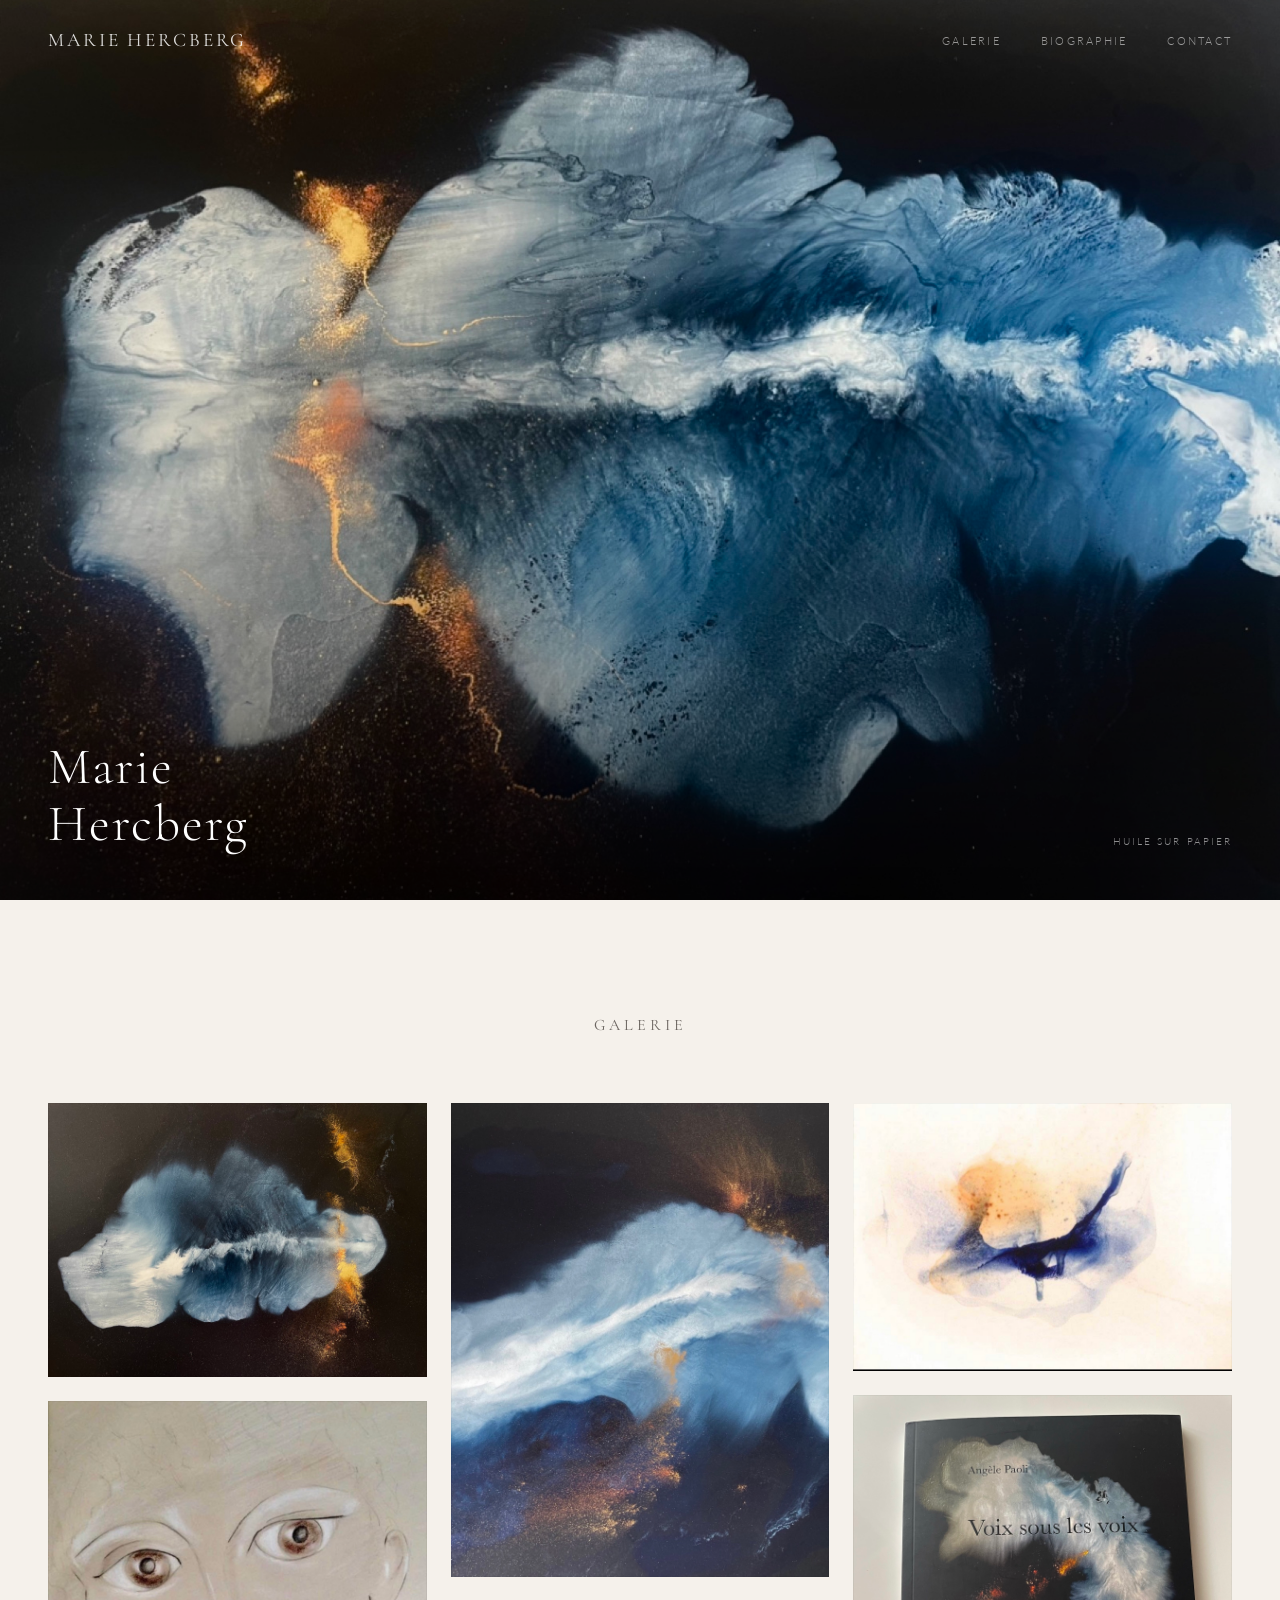
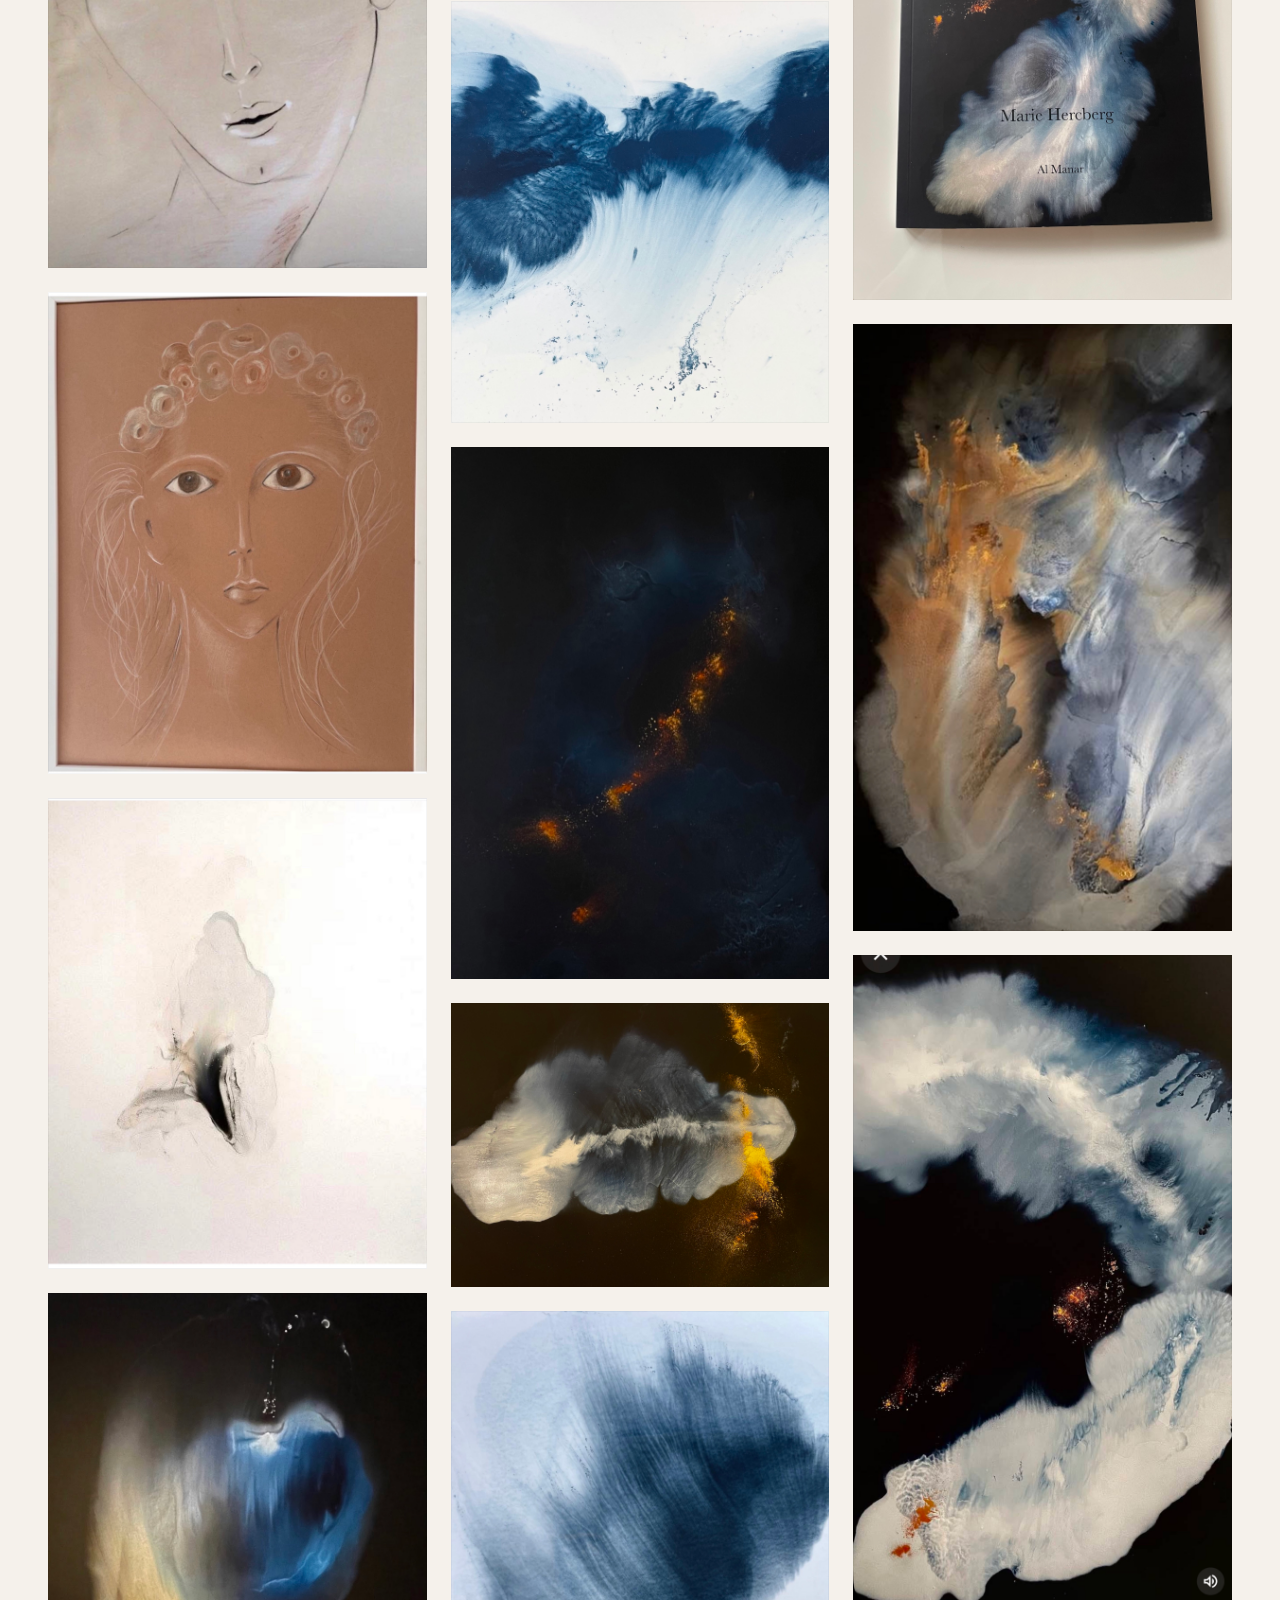
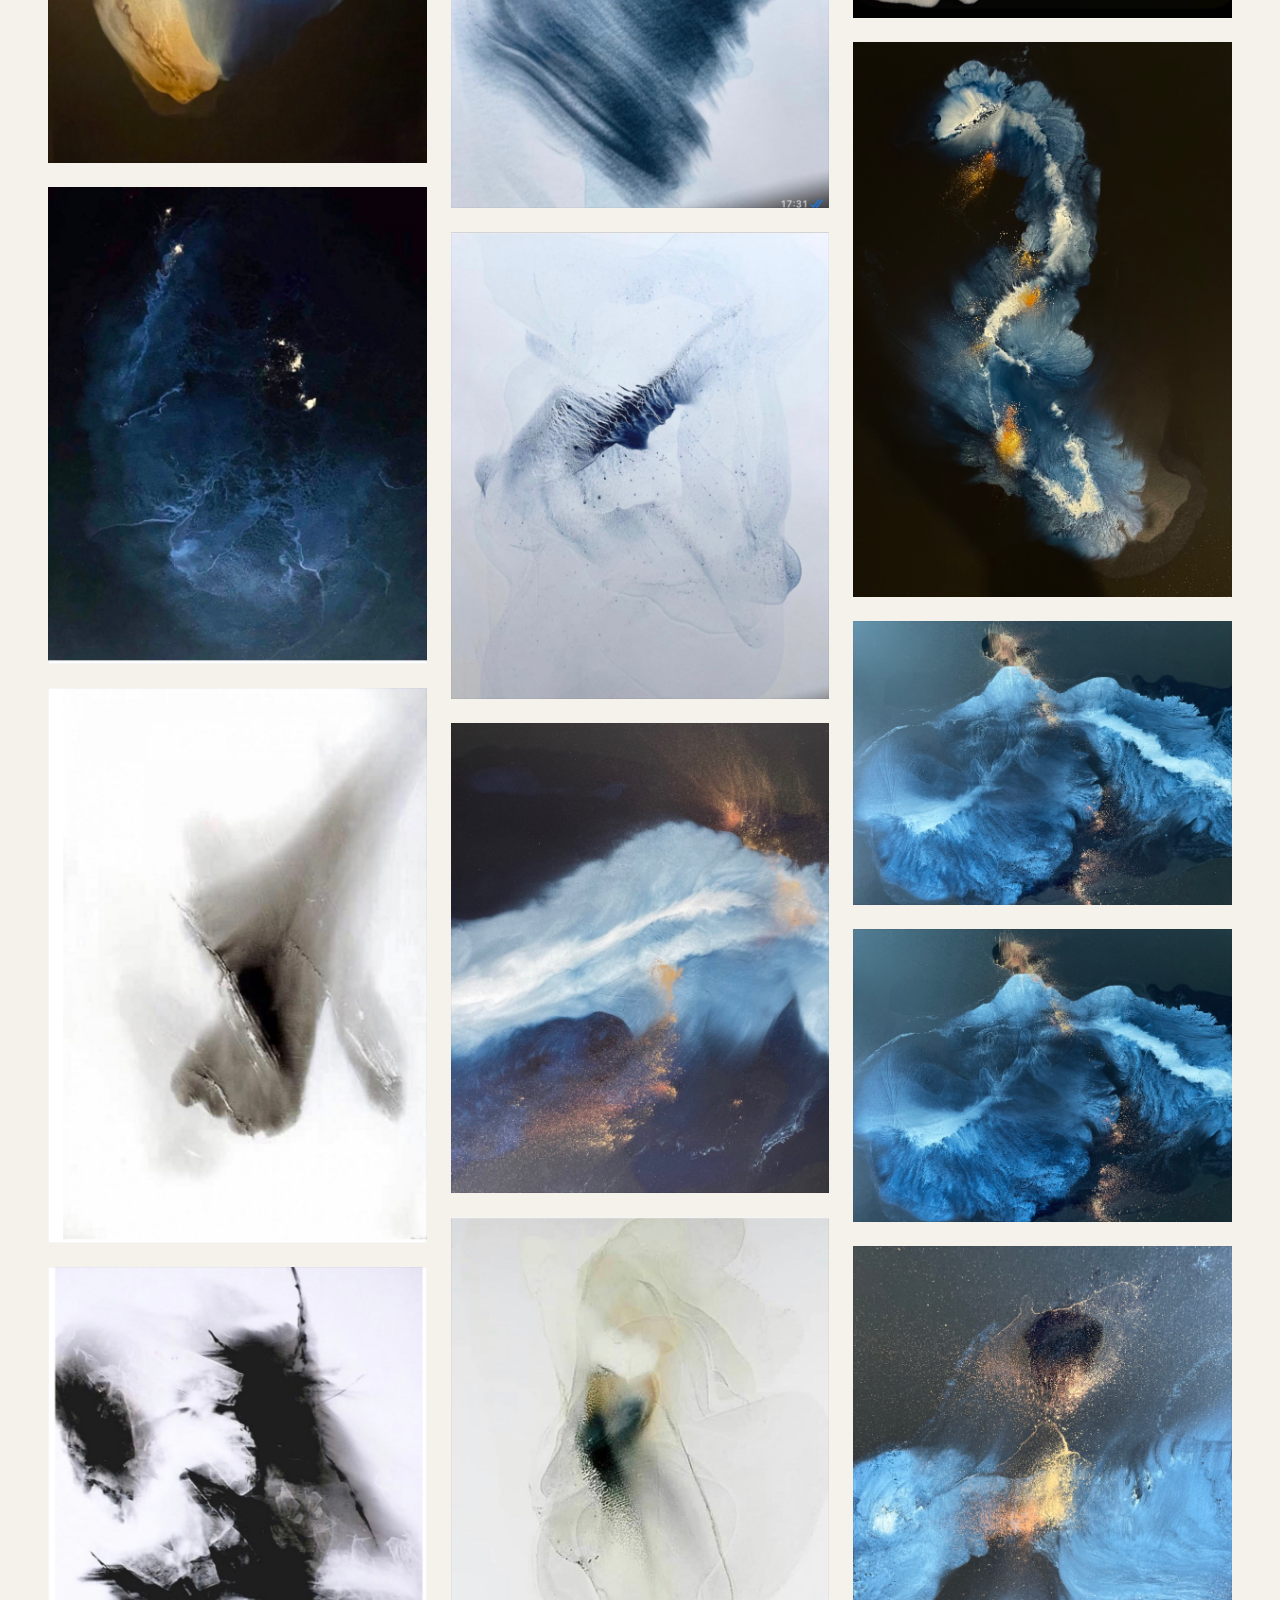
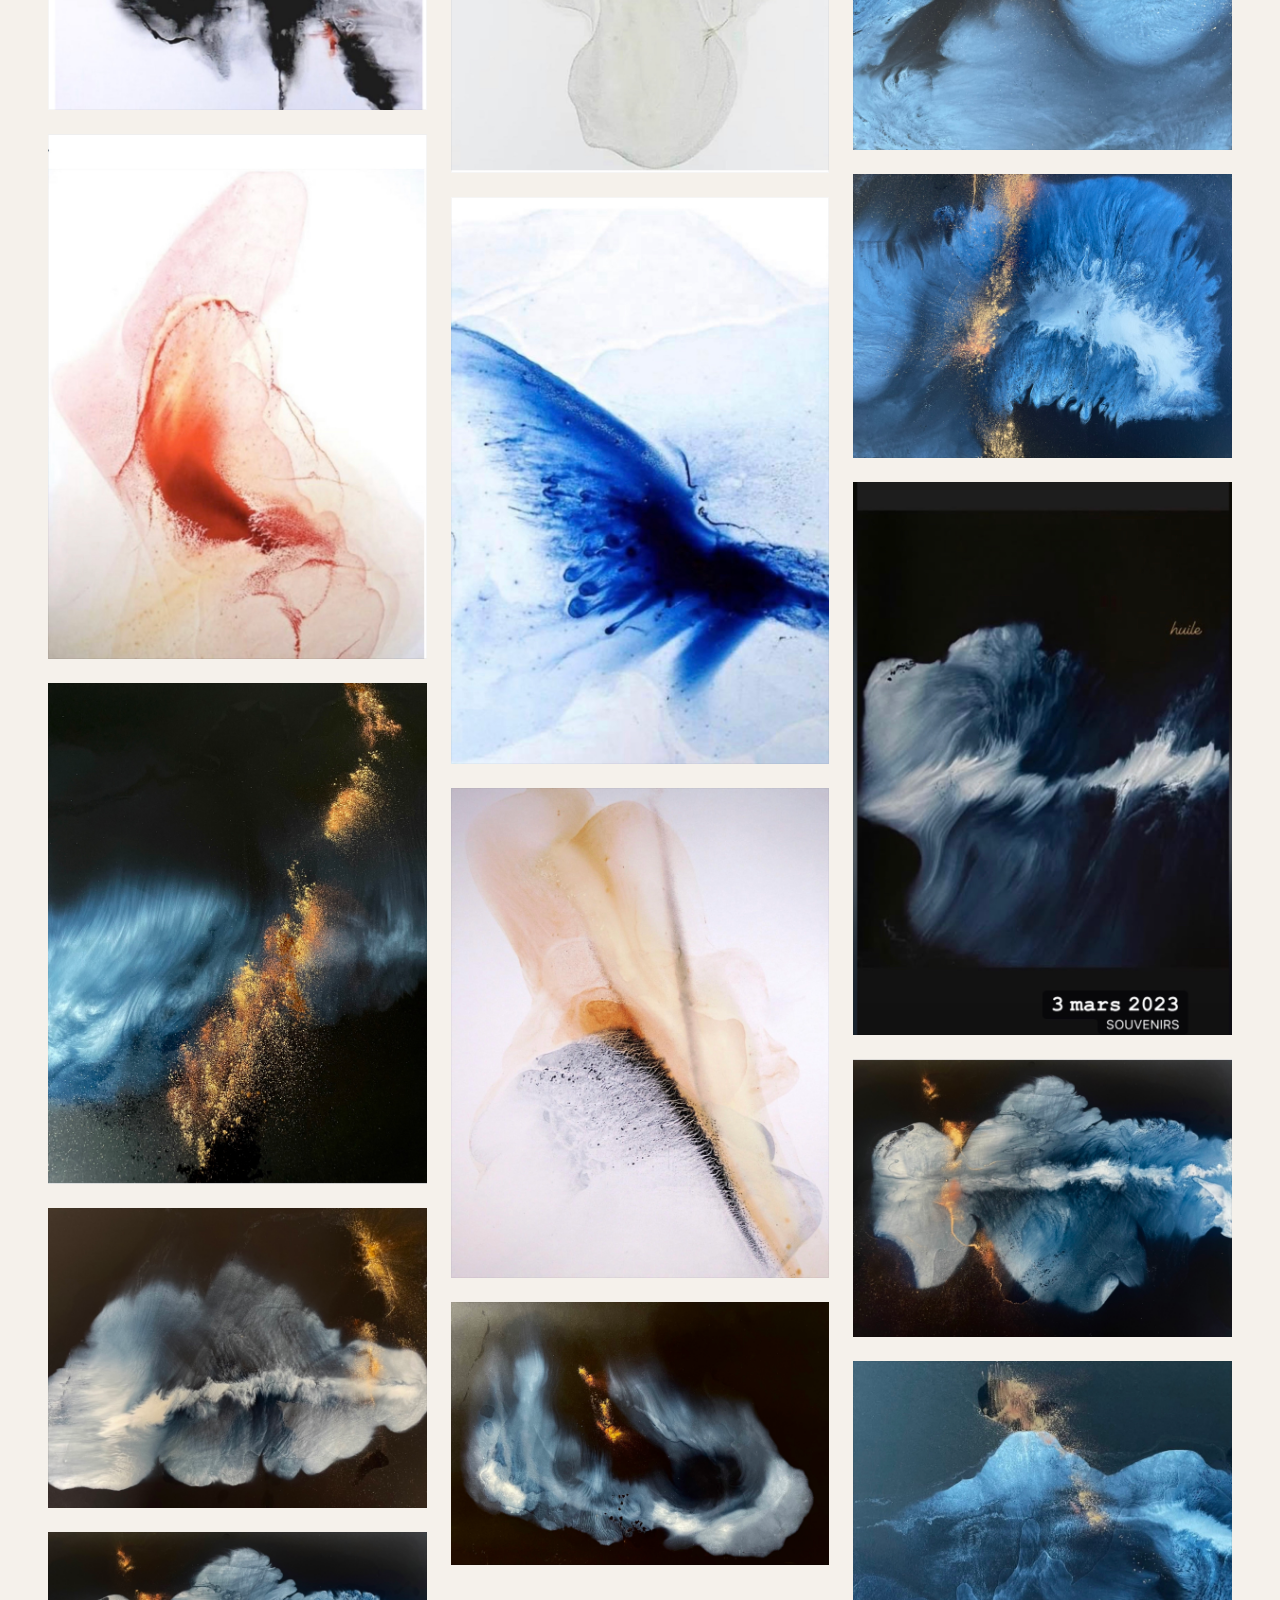
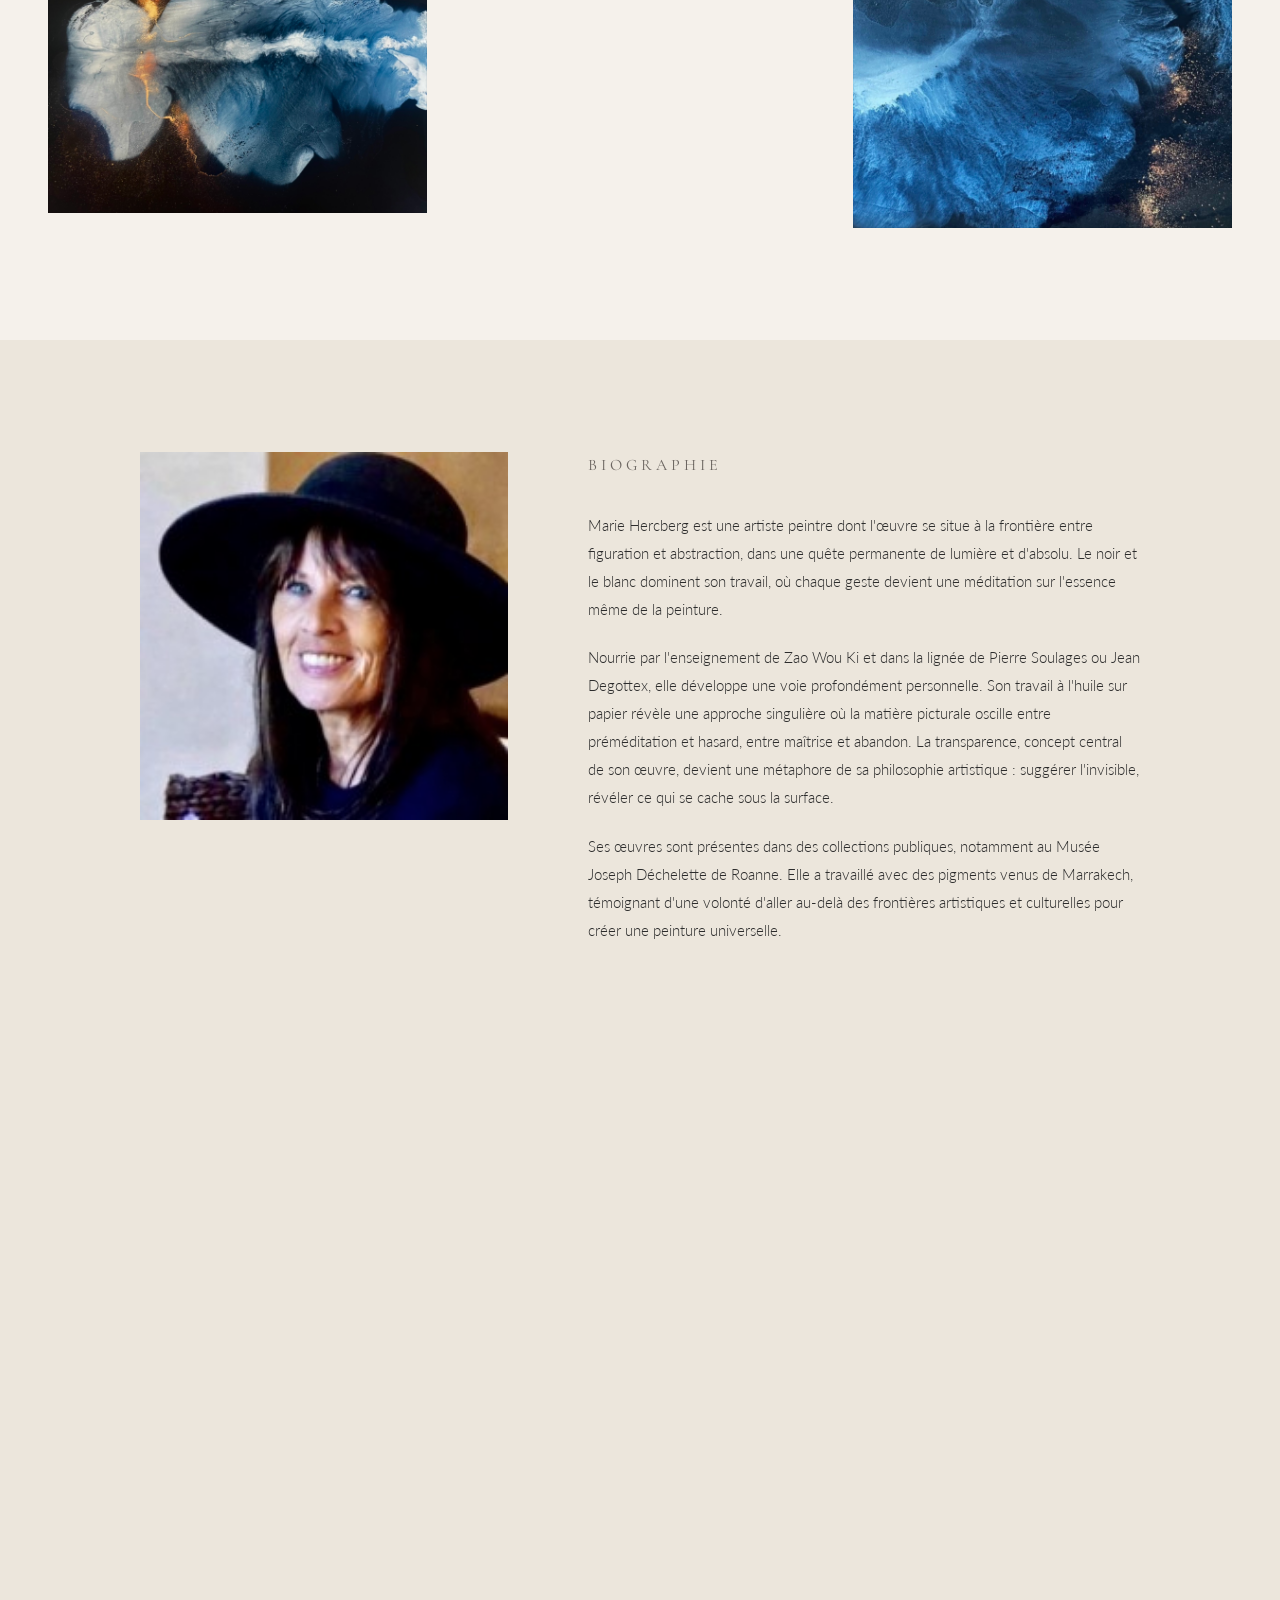
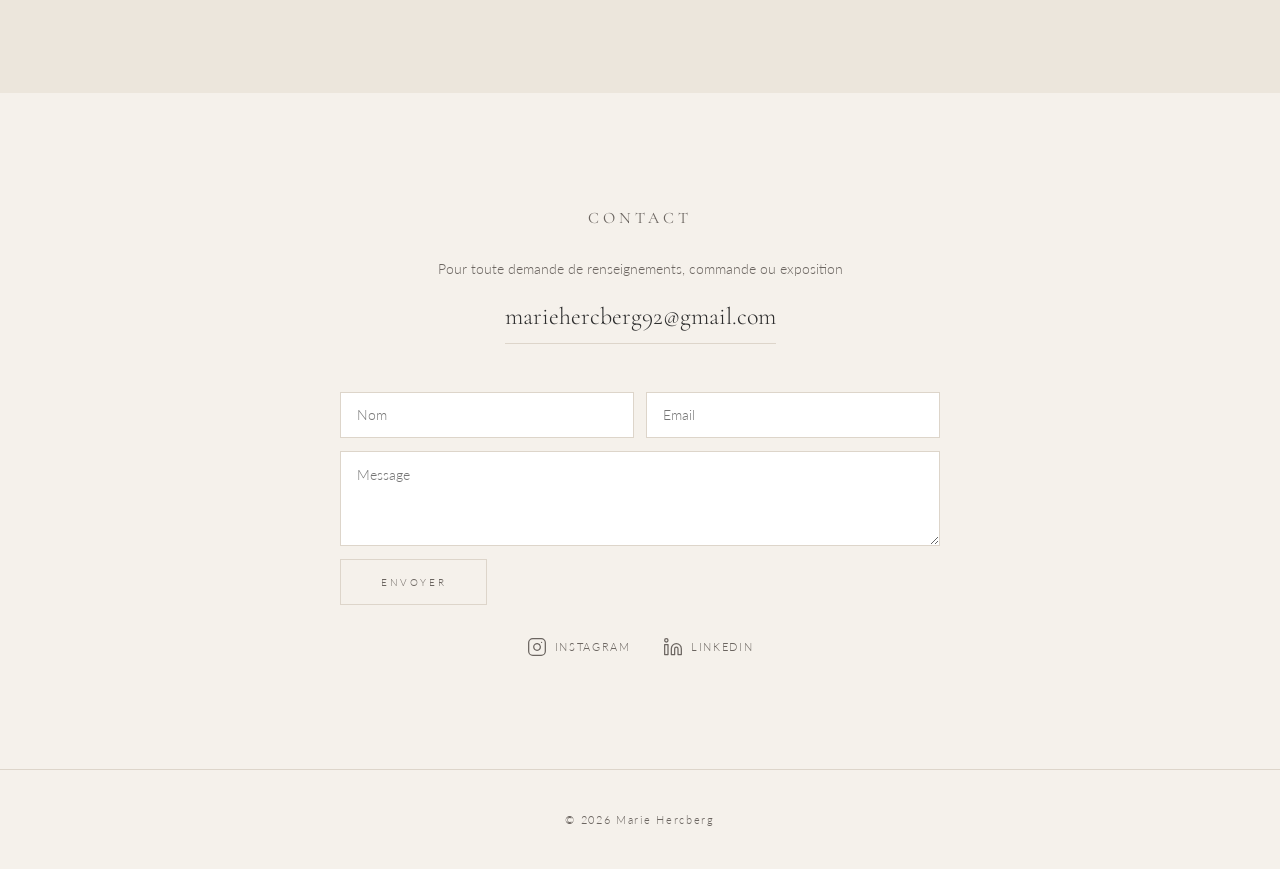
==== index.html @ 645ebdf6 "First Version" ====
<!DOCTYPE html>
<html lang="fr">
<head>
    <meta charset="UTF-8">
    <meta name="viewport" content="width=device-width, initial-scale=1.0">
    <title>Marie Hercberg — Peintre</title>
    <link rel="stylesheet" href="style.css">
    <link rel="preconnect" href="https://fonts.googleapis.com">
    <link rel="preconnect" href="https://fonts.gstatic.com" crossorigin>
    <link href="https://fonts.googleapis.com/css2?family=Cormorant+Garamond:ital,wght@0,300;0,400;0,500;0,600;1,300;1,400&family=Lato:wght@100;300;400&display=swap" rel="stylesheet">
</head>
<body>

    <!-- Navigation -->
    <nav id="nav">
        <a href="#accueil" class="nav-name">Marie Hercberg</a>
        <div class="nav-links">
            <a href="#galerie">Galerie</a>
            <a href="#biographie">Biographie</a>
            <a href="#contact">Contact</a>
        </div>
        <button class="menu-toggle" aria-label="Menu">
            <span></span><span></span>
        </button>
    </nav>

    <!-- Accueil -->
    <section id="accueil" class="accueil">
        <div class="accueil-cover">
            <img src="peintures/IMG_8163.jpg" alt="Œuvre de Marie Hercberg" class="accueil-img">
        </div>
        <div class="accueil-gradient"></div>
        <div class="accueil-caption">
            <div class="accueil-caption-left">
                <h1>Marie<br>Hercberg</h1>
            </div>
            <div class="accueil-caption-right">
                <span class="accueil-medium">Huile sur papier</span>
            </div>
        </div>
    </section>

    <!-- Galerie -->
    <section id="galerie" class="galerie">
        <h2 class="section-title fade-in">Galerie</h2>
        <div class="gallery-masonry" id="gallery-grid"></div>
        <p class="gallery-empty" id="gallery-empty">
            Les œuvres seront affichées ici.
        </p>
    </section>

    <!-- Biographie -->
    <section id="biographie" class="biographie">
        <div class="bio-inner fade-in">
            <div class="bio-portrait">
                <img src="Bio/1597679806958.jpeg" alt="Marie Hercberg">
            </div>
            <div class="bio-text">
                <h2>Biographie</h2>
                <p>
                    Marie Hercberg est une artiste peintre dont l'œuvre se situe à la frontière
                    entre figuration et abstraction, dans une quête permanente de lumière et d'absolu.
                    Le noir et le blanc dominent son travail, où chaque geste devient une méditation
                    sur l'essence même de la peinture.
                </p>
                <p>
                    Nourrie par l'enseignement de Zao Wou Ki et dans la lignée de Pierre Soulages
                    ou Jean Degottex, elle développe une voie profondément personnelle. Son travail à
                    l'huile sur papier révèle une approche singulière où la matière picturale oscille
                    entre préméditation et hasard, entre maîtrise et abandon. La transparence, concept
                    central de son œuvre, devient une métaphore de sa philosophie artistique : suggérer
                    l'invisible, révéler ce qui se cache sous la surface.
                </p>
                <p>
                    Ses œuvres sont présentes dans des collections publiques, notamment au
                    Musée Joseph Déchelette de Roanne. Elle a travaillé avec des pigments venus
                    de Marrakech, témoignant d'une volonté d'aller au-delà des frontières
                    artistiques et culturelles pour créer une peinture universelle.
                </p>
            </div>
        </div>

        <!-- Témoignages -->
        <div class="testimonials fade-in">
            <h3 class="section-title">Ils parlent de son œuvre</h3>
            <div class="testimonials-grid">
                <blockquote>
                    <p>&laquo;&nbsp;Marie guette ce moment où la vie surgit du néant, où le noir fait
                    saigner le blanc, où des forces restées secrètes percent des profondeurs
                    pour pénétrer le fond de l'œil&hellip;&nbsp;&raquo;</p>
                    <cite>Zeev Gourarier, Directeur Scientifique et Culturel du MUCEM, Marseille</cite>
                </blockquote>
                <blockquote>
                    <p>&laquo;&nbsp;Je connais l'œuvre de Marie, sa finesse et sa force me parle,
                    c'est fluide et puissant comme un torrent de montagne qui aurait été enfanté
                    par une aurore boréale.&nbsp;&raquo;</p>
                    <cite>Jean-Marc Rochette, peintre, illustrateur, auteur</cite>
                </blockquote>
                <blockquote>
                    <p>&laquo;&nbsp;C'est fin, subtil, intelligent. Ce travail de suggestion de fleurs
                    comme des mélodies transparentes sur des papiers blancs&hellip;&nbsp;&raquo;</p>
                    <cite>CharlElie Couture, artiste pluridisciplinaire</cite>
                </blockquote>
                <blockquote>
                    <p>&laquo;&nbsp;Marie ne peint pas pour plaire, ou pour séduire&hellip;
                    Marie peint parce qu'elle doit peindre, parce que ça doit sortir,
                    sans compromission aucune.&nbsp;&raquo;</p>
                    <cite>Wado (Dominik Wauthy), peintre</cite>
                </blockquote>
                <blockquote>
                    <p>&laquo;&nbsp;C'est beau et silencieux, les huiles sur papier sont d'une infinie
                    subtilité. Toute l'œuvre s'enracine dans une sorte d'esthétique
                    du blanc.&nbsp;&raquo;</p>
                    <cite>Gérard Gamand, rédacteur en chef, AZART</cite>
                </blockquote>
                <blockquote>
                    <p>&laquo;&nbsp;Ta peinture nous élève. D'une certaine manière, je dirais
                    qu'elle prie pour nous.&nbsp;&raquo;</p>
                    <cite>Christian Chavassieux, écrivain</cite>
                </blockquote>
            </div>
        </div>
    </section>

    <!-- Contact -->
    <section id="contact" class="contact">
        <div class="contact-inner fade-in">
            <h2>Contact</h2>
            <p class="contact-text">Pour toute demande de renseignements, commande ou exposition</p>
            <a href="mailto:mariehercberg92@gmail.com" class="contact-email">mariehercberg92@gmail.com</a>
            <form class="contact-form" action="https://formsubmit.co/mariehercberg92@gmail.com" method="POST">
                <input type="hidden" name="_subject" value="Nouveau message depuis mariehercberg.com">
                <input type="hidden" name="_captcha" value="false">
                <input type="hidden" name="_next" value="merci.html">
                <input type="text" name="_honey" style="display:none">
                <div class="form-row">
                    <input type="text" name="name" placeholder="Nom" required>
                    <input type="email" name="email" placeholder="Email" required>
                </div>
                <textarea name="message" placeholder="Message" rows="4" required></textarea>
                <button type="submit">Envoyer</button>
            </form>
            <div class="contact-social">
                <a href="https://www.instagram.com/marie_hercberg_peintre_/" target="_blank" rel="noopener" class="social-link">
                    <svg width="20" height="20" viewBox="0 0 24 24" fill="none" stroke="currentColor" stroke-width="1.5" stroke-linecap="round" stroke-linejoin="round"><rect x="2" y="2" width="20" height="20" rx="5"/><path d="M16 11.37A4 4 0 1 1 12.63 8 4 4 0 0 1 16 11.37z"/><line x1="17.5" y1="6.5" x2="17.51" y2="6.5"/></svg>
                    Instagram
                </a>
                <a href="https://fr.linkedin.com/in/marie-hercberg-44481a14" target="_blank" rel="noopener" class="social-link">
                    <svg width="20" height="20" viewBox="0 0 24 24" fill="none" stroke="currentColor" stroke-width="1.5" stroke-linecap="round" stroke-linejoin="round"><path d="M16 8a6 6 0 0 1 6 6v7h-4v-7a2 2 0 0 0-4 0v7h-4v-7a6 6 0 0 1 6-6z"/><rect x="2" y="9" width="4" height="12"/><circle cx="4" cy="4" r="2"/></svg>
                    LinkedIn
                </a>
            </div>
        </div>
    </section>

    <!-- Footer -->
    <footer>
        <p>&copy; 2026 Marie Hercberg</p>
    </footer>

    <!-- Lightbox -->
    <div class="lightbox" id="lightbox">
        <button class="lightbox-close" aria-label="Fermer">&times;</button>
        <button class="lightbox-prev" aria-label="Précédent">&#8249;</button>
        <button class="lightbox-next" aria-label="Suivant">&#8250;</button>
        <img src="" alt="" id="lightbox-img">
    </div>

    <script src="script.js"></script>
</body>
</html>
---- style.css ----
/* ============================================
   Marie Hercberg — Peintre
   ============================================ */

*, *::before, *::after {
    margin: 0;
    padding: 0;
    box-sizing: border-box;
}

:root {
    --wall: #f5f1eb;
    --wall-warm: #ece6dc;
    --text: #2c2c2c;
    --text-soft: #6b6560;
    --accent: #8b7d6b;
    --accent-light: #a89a88;
    --border: #ddd5ca;
    --white: #ffffff;
    --font-serif: 'Cormorant Garamond', Georgia, serif;
    --font-sans: 'Lato', Helvetica, Arial, sans-serif;
}

html {
    scroll-behavior: smooth;
}

body {
    font-family: var(--font-sans);
    color: var(--text);
    background: var(--wall);
    line-height: 1.7;
    font-weight: 300;
    -webkit-font-smoothing: antialiased;
    overflow-x: hidden;
}

/* ---- Navigation ---- */

nav {
    position: fixed;
    top: 0;
    left: 0;
    right: 0;
    z-index: 100;
    display: flex;
    align-items: center;
    justify-content: space-between;
    padding: 1.5rem 3rem;
    transition: all 0.5s ease;
}

nav.scrolled {
    padding: 1rem 3rem;
    background: rgba(245, 241, 235, 0.95);
    backdrop-filter: blur(10px);
    box-shadow: 0 1px 0 var(--border);
}

.nav-name {
    font-family: var(--font-serif);
    font-size: 1.2rem;
    font-weight: 400;
    letter-spacing: 0.15em;
    text-transform: uppercase;
    color: rgba(255, 255, 255, 0.85);
    text-decoration: none;
    transition: color 0.4s ease;
}

nav.scrolled .nav-name {
    color: var(--text);
}

.nav-links {
    display: flex;
    gap: 2.5rem;
}

.nav-links a {
    font-family: var(--font-sans);
    font-size: 0.7rem;
    font-weight: 300;
    letter-spacing: 0.2em;
    text-transform: uppercase;
    color: rgba(255, 255, 255, 0.55);
    text-decoration: none;
    transition: color 0.3s ease;
}

.nav-links a:hover {
    color: rgba(255, 255, 255, 0.9);
}

nav.scrolled .nav-links a {
    color: var(--text-soft);
}

nav.scrolled .nav-links a:hover {
    color: var(--text);
}

.menu-toggle {
    display: none;
    background: none;
    border: none;
    cursor: pointer;
    padding: 0.5rem;
    width: 30px;
    height: 20px;
    position: relative;
}

.menu-toggle span {
    display: block;
    width: 100%;
    height: 1px;
    background: rgba(255, 255, 255, 0.8);
    position: absolute;
    left: 0;
    transition: all 0.3s ease;
}

.menu-toggle span:first-child { top: 4px; }
.menu-toggle span:last-child { bottom: 4px; }

.menu-toggle.active span:first-child {
    top: 50%;
    transform: rotate(45deg);
}

.menu-toggle.active span:last-child {
    bottom: 50%;
    transform: rotate(-45deg);
}


/* ---- Accueil ---- */

.accueil {
    position: relative;
    height: 100vh;
    overflow: hidden;
    background: #000;
}

.accueil-cover {
    position: absolute;
    inset: 0;
    opacity: 0;
    animation: heroReveal 2s ease 0.3s forwards;
}

.accueil-img {
    width: 100%;
    height: 100%;
    object-fit: cover;
    object-position: center;
}

.accueil-gradient {
    position: absolute;
    inset: 0;
    background: linear-gradient(
        to bottom,
        rgba(0, 0, 0, 0.1) 0%,
        transparent 30%,
        transparent 55%,
        rgba(0, 0, 0, 0.55) 100%
    );
    pointer-events: none;
}

.accueil-caption {
    position: absolute;
    bottom: 3rem;
    left: 3rem;
    right: 3rem;
    display: flex;
    justify-content: space-between;
    align-items: flex-end;
    z-index: 2;
    opacity: 0;
    animation: fadeIn 1s ease 1.5s forwards;
}

.accueil-caption h1 {
    font-family: var(--font-serif);
    font-size: clamp(2rem, 4vw, 3.2rem);
    font-weight: 300;
    line-height: 1.1;
    letter-spacing: 0.04em;
    color: #fff;
    text-shadow: 0 2px 20px rgba(0, 0, 0, 0.4);
}

.accueil-medium {
    font-family: var(--font-sans);
    font-size: 0.65rem;
    font-weight: 300;
    letter-spacing: 0.2em;
    text-transform: uppercase;
    color: rgba(255, 255, 255, 0.55);
}

/* ---- Galerie ---- */

.galerie {
    padding: 7rem 3rem;
    max-width: 1300px;
    margin: 0 auto;
}

.section-title {
    font-family: var(--font-serif);
    font-size: 1rem;
    font-weight: 400;
    letter-spacing: 0.25em;
    text-transform: uppercase;
    color: var(--text-soft);
    text-align: center;
    margin-bottom: 4rem;
}

.gallery-masonry {
    columns: 3;
    column-gap: 1.5rem;
}

.gallery-item {
    break-inside: avoid;
    margin-bottom: 1.5rem;
    cursor: pointer;
    position: relative;
    overflow: hidden;
}

.gallery-item img {
    width: 100%;
    display: block;
    transition: transform 0.8s cubic-bezier(0.25, 0, 0.15, 1), filter 0.5s ease;
    opacity: 0;
}

.gallery-item img.loaded {
    opacity: 1;
}

.gallery-item:hover img {
    transform: scale(1.03);
    filter: brightness(1.03);
}

.gallery-item::after {
    content: '';
    position: absolute;
    inset: 0;
    box-shadow: inset 0 0 0 1px rgba(0, 0, 0, 0.04);
    pointer-events: none;
}

.gallery-empty {
    text-align: center;
    color: var(--text-soft);
    font-size: 0.9rem;
    padding: 4rem 0;
}

/* ---- Biographie ---- */

.biographie {
    padding: 7rem 3rem;
    background: var(--wall-warm);
}

.bio-inner {
    max-width: 1000px;
    margin: 0 auto;
    display: grid;
    grid-template-columns: 0.8fr 1.2fr;
    gap: 5rem;
    align-items: start;
}

.bio-portrait img {
    width: 100%;
    display: block;
    filter: grayscale(15%);
}

.bio-portrait-placeholder {
    width: 100%;
    aspect-ratio: 3 / 4;
    background: var(--border);
    display: flex;
    align-items: center;
    justify-content: center;
    font-family: var(--font-serif);
    font-style: italic;
    color: var(--text-soft);
    font-size: 0.9rem;
}

.bio-text h2 {
    font-family: var(--font-serif);
    font-size: 1rem;
    font-weight: 400;
    letter-spacing: 0.25em;
    text-transform: uppercase;
    color: var(--text-soft);
    margin-bottom: 2rem;
}

.bio-text p {
    font-size: 0.92rem;
    line-height: 1.9;
    color: var(--text);
    margin-bottom: 1.3rem;
}

/* ---- Témoignages ---- */

.testimonials {
    max-width: 1000px;
    margin: 0 auto;
    padding-top: 5rem;
}

.testimonials-grid {
    display: grid;
    grid-template-columns: 1fr 1fr;
    gap: 3rem 4rem;
}

.testimonials blockquote {
    border-left: 1px solid var(--border);
    padding-left: 1.5rem;
}

.testimonials blockquote p {
    font-family: var(--font-serif);
    font-size: 1rem;
    font-style: italic;
    line-height: 1.8;
    color: var(--text);
    margin-bottom: 0.8rem;
}

.testimonials cite {
    font-family: var(--font-sans);
    font-size: 0.7rem;
    font-style: normal;
    letter-spacing: 0.1em;
    text-transform: uppercase;
    color: var(--text-soft);
}

/* ---- Contact ---- */

.contact {
    padding: 7rem 3rem;
}

.contact-inner {
    max-width: 600px;
    margin: 0 auto;
    text-align: center;
}

.contact-inner h2 {
    font-family: var(--font-serif);
    font-size: 1rem;
    font-weight: 400;
    letter-spacing: 0.25em;
    text-transform: uppercase;
    color: var(--text-soft);
    margin-bottom: 1.5rem;
}

.contact-text {
    font-size: 0.9rem;
    color: var(--text-soft);
    margin-bottom: 1rem;
}

.contact-email {
    display: inline-block;
    font-family: var(--font-serif);
    font-size: 1.5rem;
    color: var(--text);
    text-decoration: none;
    border-bottom: 1px solid var(--border);
    padding-bottom: 0.3rem;
    margin-bottom: 3rem;
    transition: border-color 0.3s ease;
}

.contact-email:hover {
    border-color: var(--text);
}

.contact-social {
    display: flex;
    gap: 2rem;
    justify-content: center;
    margin-top: 2rem;
}

.social-link {
    display: flex;
    align-items: center;
    gap: 0.5rem;
    font-family: var(--font-sans);
    font-size: 0.7rem;
    font-weight: 300;
    letter-spacing: 0.15em;
    text-transform: uppercase;
    color: var(--text-soft);
    text-decoration: none;
    transition: color 0.3s ease;
}

.social-link:hover {
    color: var(--text);
}

.contact-form {
    text-align: left;
    display: flex;
    flex-direction: column;
    gap: 0.8rem;
}

.form-row {
    display: grid;
    grid-template-columns: 1fr 1fr;
    gap: 0.8rem;
}

.contact-form input,
.contact-form textarea {
    font-family: var(--font-sans);
    font-size: 0.85rem;
    font-weight: 300;
    padding: 0.9rem 1rem;
    border: 1px solid var(--border);
    background: var(--white);
    color: var(--text);
    outline: none;
    transition: border-color 0.3s ease;
}

.contact-form input:focus,
.contact-form textarea:focus {
    border-color: var(--accent);
}

.contact-form button {
    font-family: var(--font-sans);
    font-size: 0.65rem;
    font-weight: 300;
    letter-spacing: 0.25em;
    text-transform: uppercase;
    color: var(--text-soft);
    background: transparent;
    border: 1px solid var(--border);
    padding: 1rem 2.5rem;
    cursor: pointer;
    align-self: flex-start;
    transition: all 0.3s ease;
}

.contact-form button:hover {
    color: var(--text);
    border-color: var(--text);
}

/* ---- Merci ---- */

.merci {
    min-height: 70vh;
    display: flex;
    flex-direction: column;
    align-items: center;
    justify-content: center;
    text-align: center;
    padding: 6rem 2rem;
}

.merci h1 {
    font-family: var(--font-serif);
    font-size: 3rem;
    font-weight: 300;
    color: var(--text);
    margin-bottom: 1.5rem;
}

.merci p {
    font-size: 0.95rem;
    color: var(--text-soft);
    line-height: 1.9;
    margin-bottom: 2.5rem;
}

.merci-link {
    font-family: var(--font-sans);
    font-size: 0.65rem;
    font-weight: 300;
    letter-spacing: 0.25em;
    text-transform: uppercase;
    color: var(--accent);
    text-decoration: none;
    border-bottom: 1px solid var(--accent-light);
    padding-bottom: 0.4rem;
    transition: all 0.3s ease;
}

.merci-link:hover {
    color: var(--text);
    border-bottom-color: var(--text);
}

/* ---- Footer ---- */

footer {
    padding: 2.5rem 3rem;
    text-align: center;
    border-top: 1px solid var(--border);
}

footer p {
    font-size: 0.7rem;
    letter-spacing: 0.15em;
    color: var(--text-soft);
}

/* ---- Lightbox ---- */

.lightbox {
    position: fixed;
    inset: 0;
    background: rgba(245, 241, 235, 0.97);
    z-index: 200;
    display: flex;
    align-items: center;
    justify-content: center;
    opacity: 0;
    pointer-events: none;
    transition: opacity 0.4s ease;
}

.lightbox.active {
    opacity: 1;
    pointer-events: all;
}

.lightbox img {
    max-width: 80vw;
    max-height: 85vh;
    object-fit: contain;
    box-shadow: 0 10px 80px rgba(0, 0, 0, 0.15);
}

.lightbox-close,
.lightbox-prev,
.lightbox-next {
    position: absolute;
    background: none;
    border: none;
    color: var(--text-soft);
    cursor: pointer;
    transition: color 0.3s ease;
    z-index: 201;
}

.lightbox-close:hover,
.lightbox-prev:hover,
.lightbox-next:hover {
    color: var(--text);
}

.lightbox-close {
    top: 2rem;
    right: 2.5rem;
    font-size: 1.8rem;
    font-weight: 100;
}

.lightbox-prev,
.lightbox-next {
    top: 50%;
    transform: translateY(-50%);
    font-size: 2.5rem;
    font-weight: 100;
    padding: 1rem;
}

.lightbox-prev { left: 2rem; }
.lightbox-next { right: 2rem; }

/* ---- Animations ---- */

@keyframes revealArt {
    from {
        opacity: 0;
        transform: translateY(15px);
    }
    to {
        opacity: 1;
        transform: translateY(0);
    }
}

@keyframes heroReveal {
    from { opacity: 0; }
    to { opacity: 1; }
}

@keyframes fadeIn {
    from { opacity: 0; }
    to { opacity: 1; }
}

@keyframes scrollPulse {
    0%, 100% { opacity: 0.3; }
    50% { opacity: 0.8; }
}

.fade-in {
    opacity: 0;
    transform: translateY(20px);
    transition: opacity 0.8s ease, transform 0.8s ease;
}

.fade-in.visible {
    opacity: 1;
    transform: translateY(0);
}

/* ---- Responsive ---- */

@media (max-width: 900px) {
    nav {
        padding: 1.2rem 1.5rem;
    }

    .nav-links {
        position: fixed;
        top: 0;
        right: -100%;
        width: 60vw;
        height: 100vh;
        background: var(--wall);
        flex-direction: column;
        justify-content: center;
        align-items: center;
        gap: 2rem;
        transition: right 0.4s ease;
    }

    .nav-links.open {
        right: 0;
    }

    .nav-links a {
        font-size: 0.8rem;
    }

    .menu-toggle {
        display: block;
    }

    .accueil-caption {
        left: 1.5rem;
        right: 1.5rem;
        bottom: 2rem;
    }

    .accueil-caption h1 {
        font-size: 1.8rem;
    }

    .accueil-medium {
        display: none;
    }

    nav.scrolled .menu-toggle span {
        background: var(--text);
    }

    .galerie {
        padding: 4rem 1.2rem;
    }

    .gallery-masonry {
        columns: 2;
        column-gap: 0.8rem;
    }

    .gallery-item {
        margin-bottom: 0.8rem;
    }

    .bio-inner {
        grid-template-columns: 1fr;
        gap: 2.5rem;
    }

    .biographie,
    .contact {
        padding: 4rem 1.5rem;
    }

    .testimonials-grid {
        grid-template-columns: 1fr;
        gap: 2rem;
    }

    .testimonials {
        padding-top: 3rem;
    }

    .form-row {
        grid-template-columns: 1fr;
    }
}

@media (max-width: 480px) {
    .gallery-masonry {
        columns: 1;
    }

    .accueil-text h1 {
        font-size: 2.4rem;
    }
}
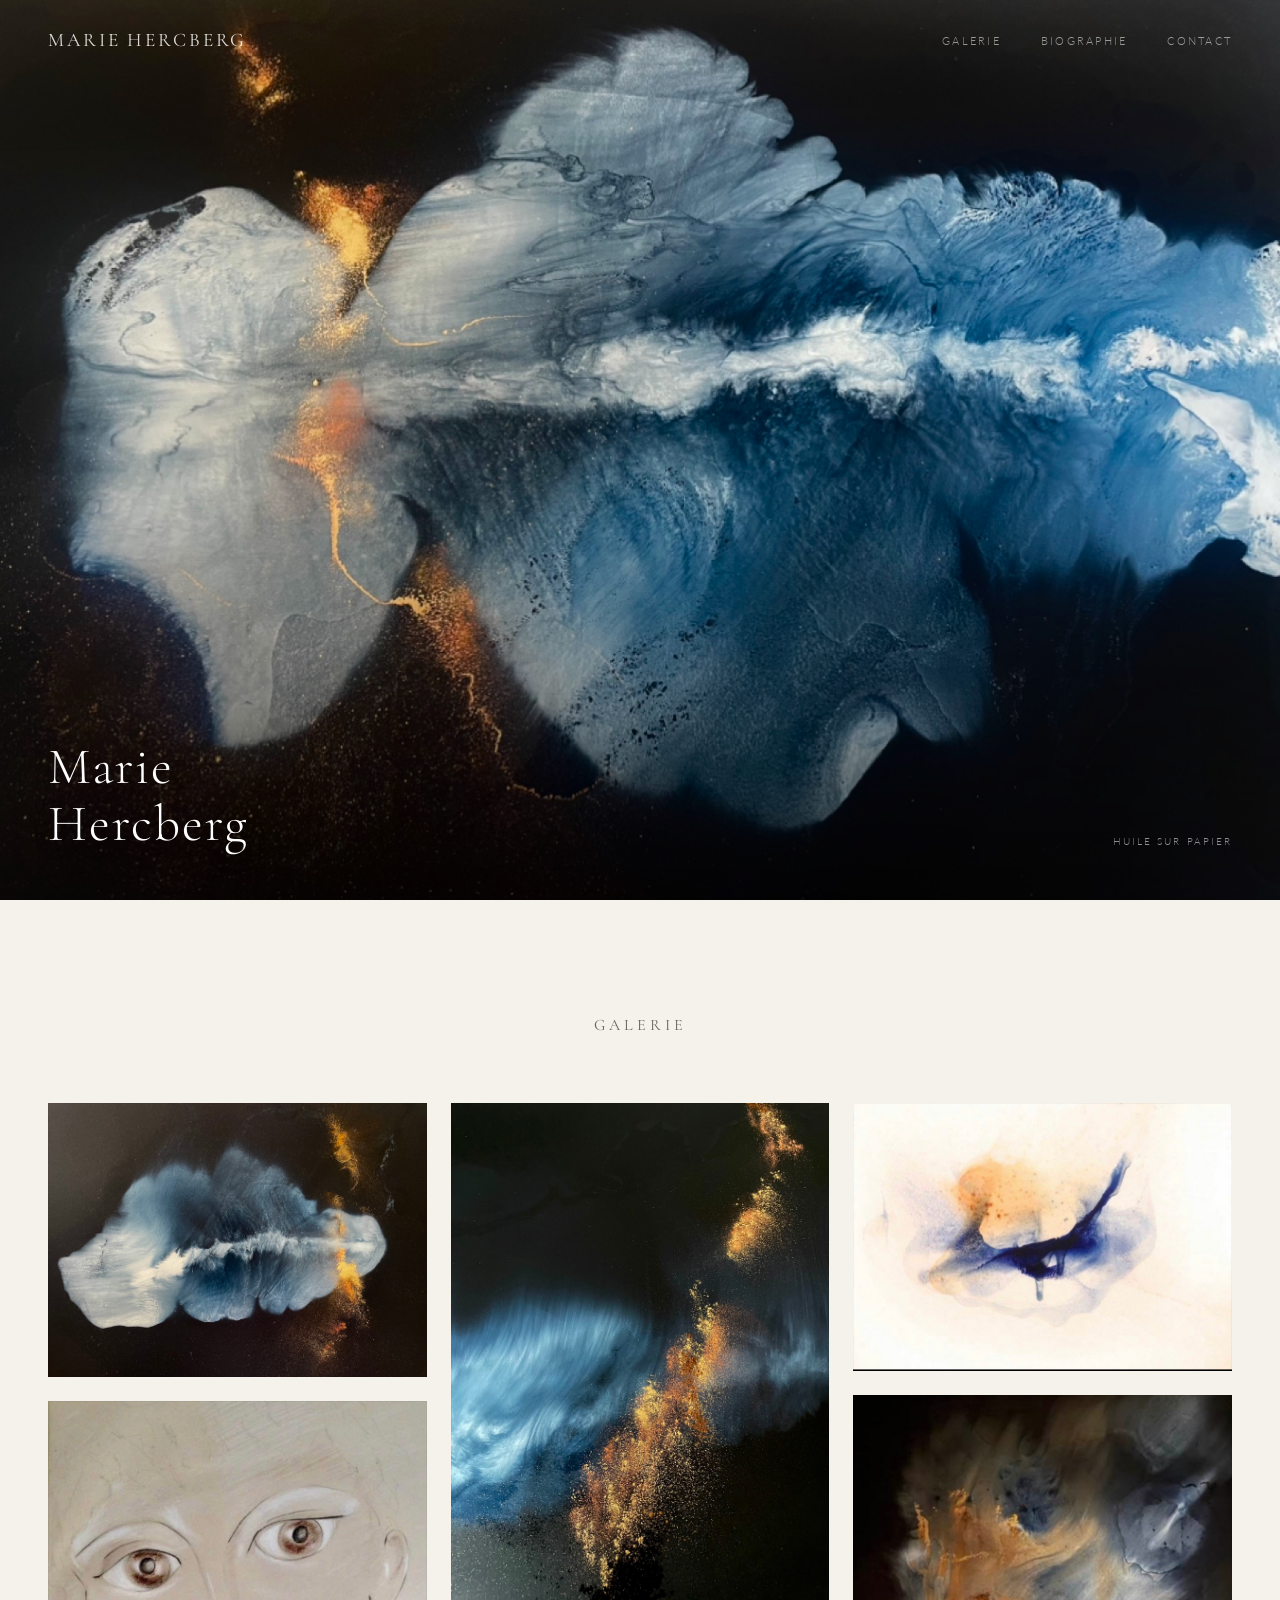
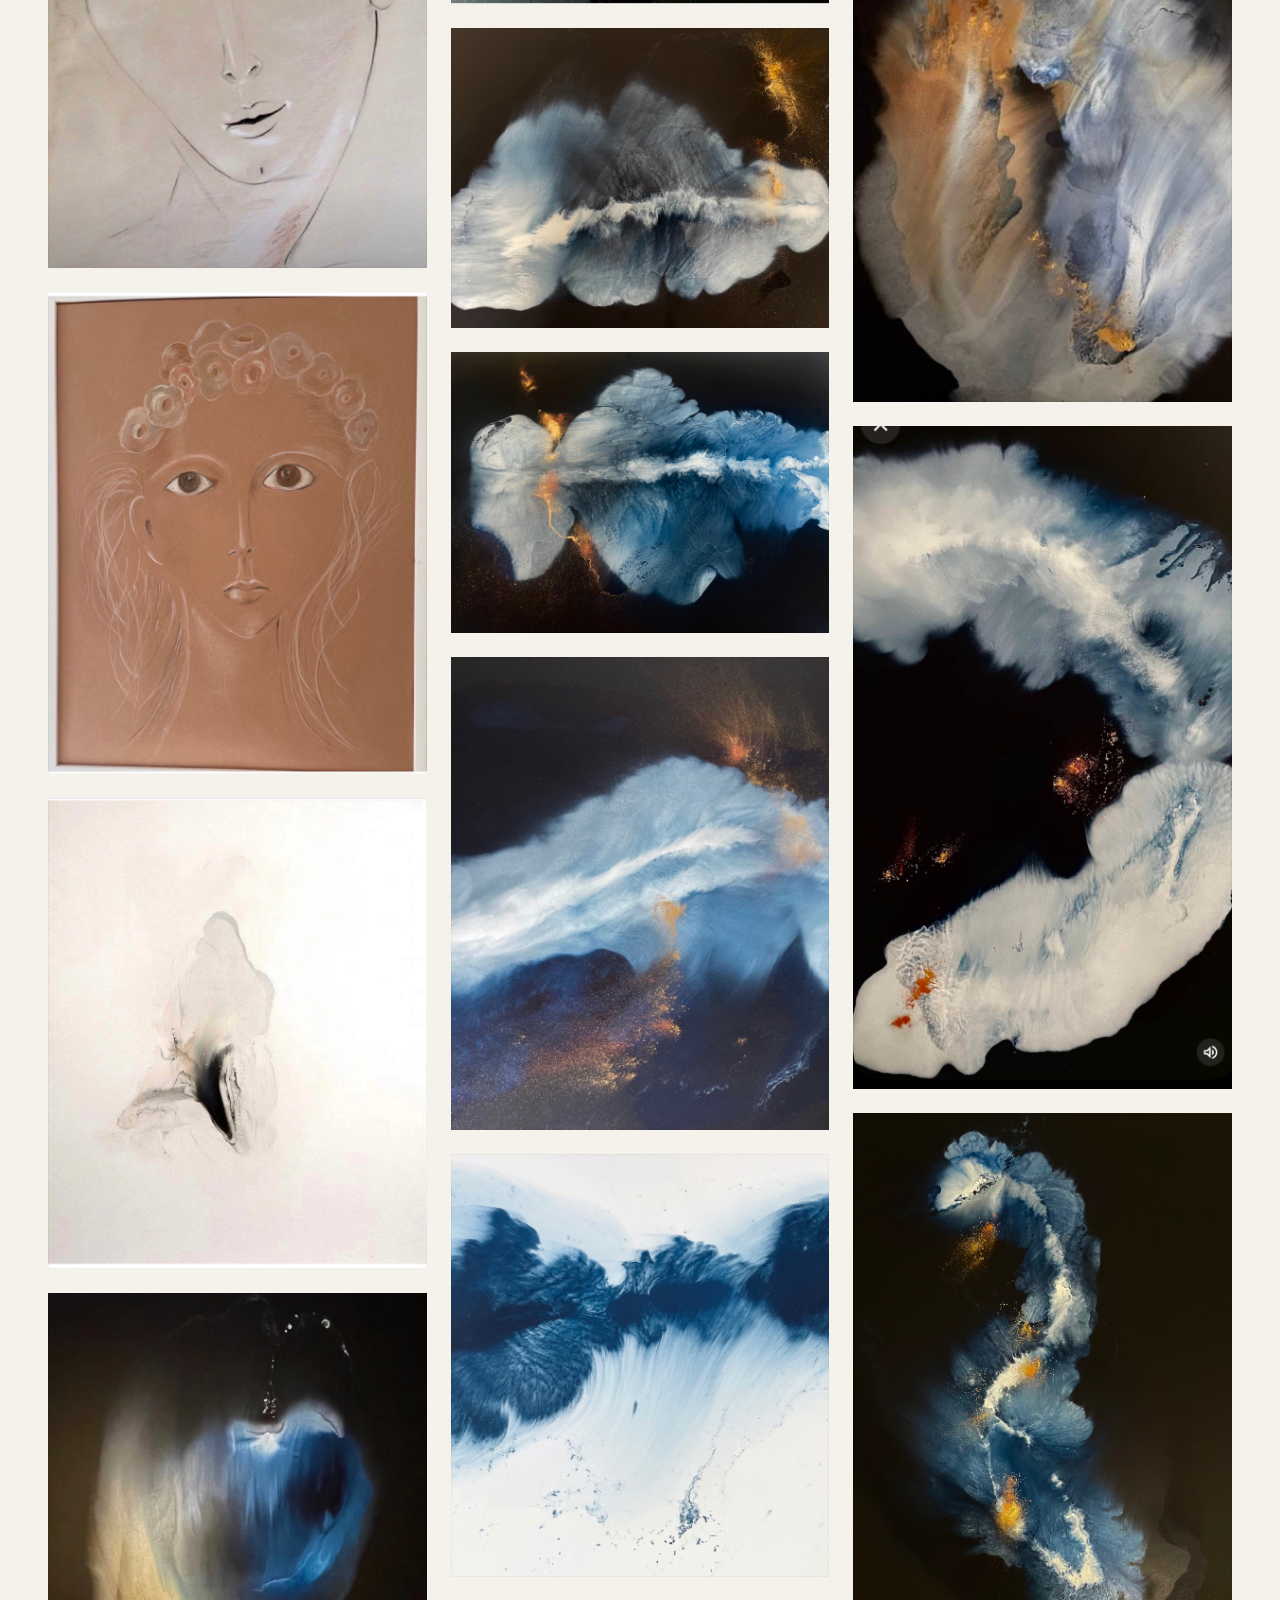
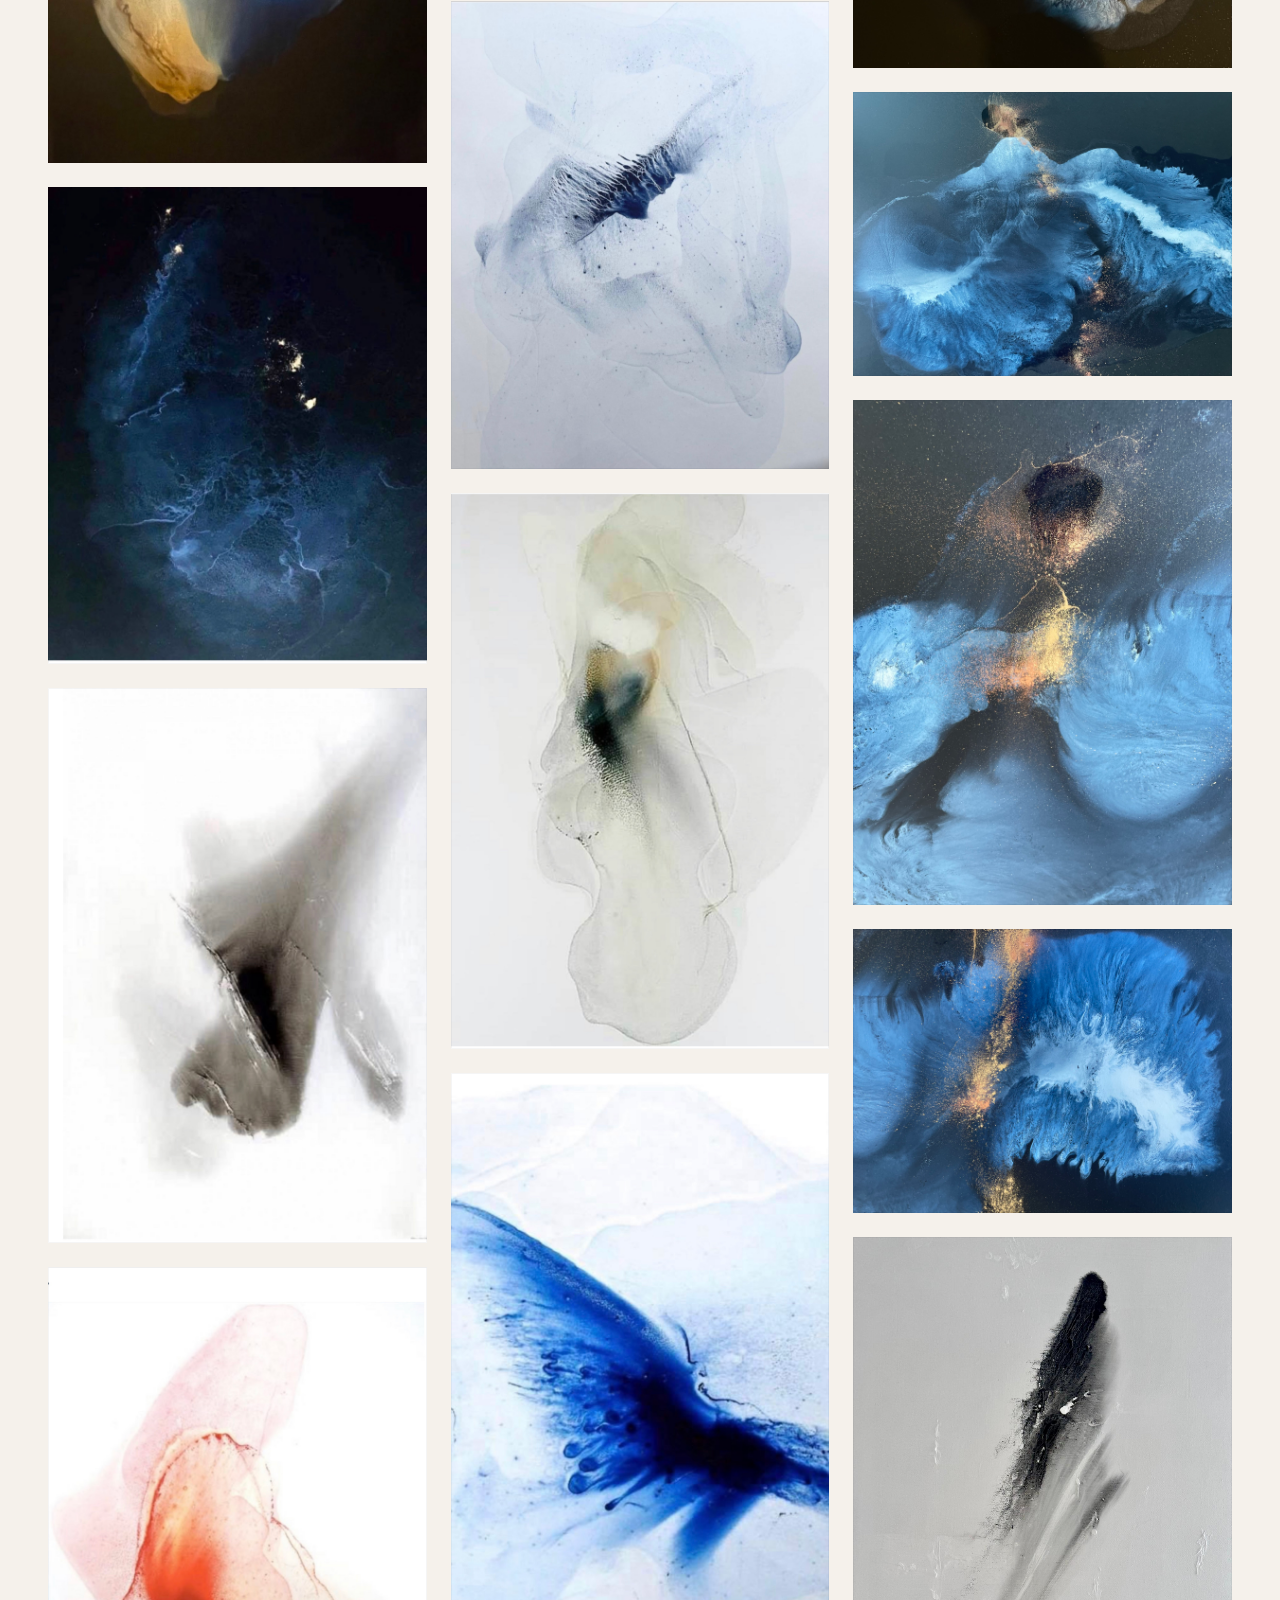
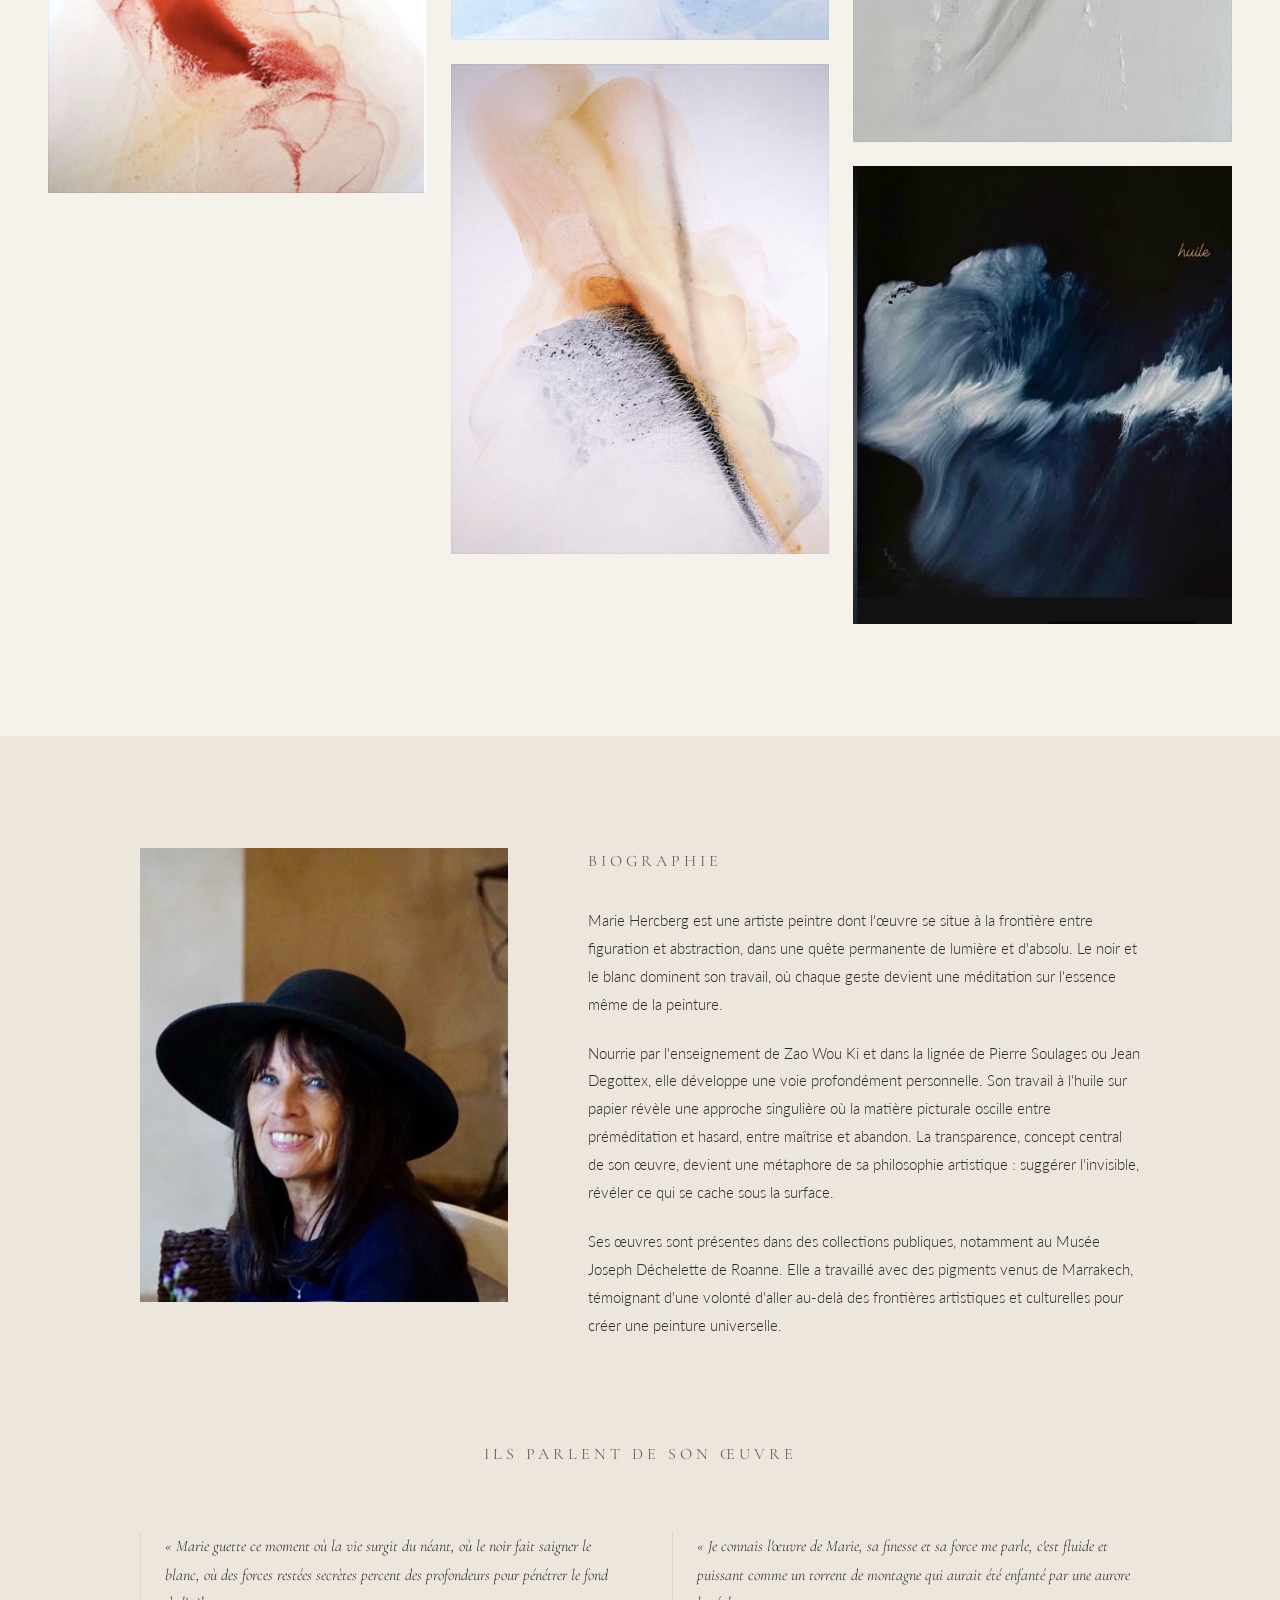
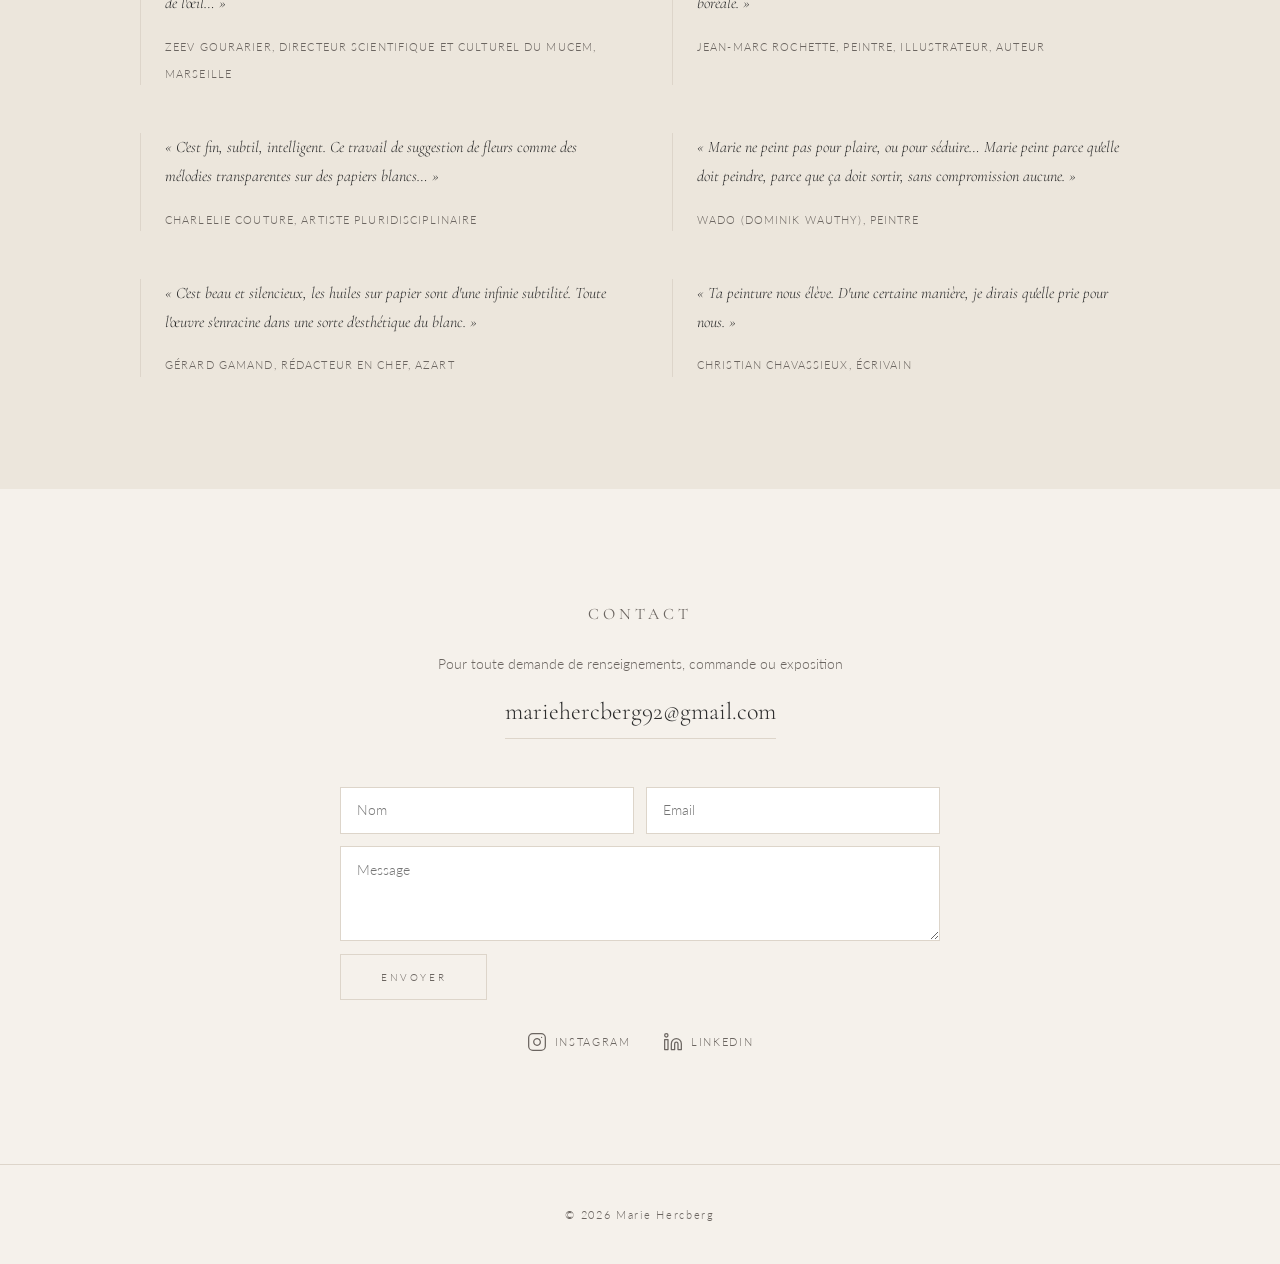
==== commit e3fae08a: "Update gallery: artwork captions, new works, higher-quality bio photo - Add title + technique for ea" ====
--- a/index.html
+++ b/index.html
@@ -53,7 +53,7 @@
     <section id="biographie" class="biographie">
         <div class="bio-inner fade-in">
             <div class="bio-portrait">
-                <img src="Bio/1597679806958.jpeg" alt="Marie Hercberg">
+                <img src="Bio/marie-hercberg-portrait.jpeg" alt="Marie Hercberg">
             </div>
             <div class="bio-text">
                 <h2>Biographie</h2>
@@ -163,7 +163,13 @@
         <button class="lightbox-close" aria-label="Fermer">&times;</button>
         <button class="lightbox-prev" aria-label="Précédent">&#8249;</button>
         <button class="lightbox-next" aria-label="Suivant">&#8250;</button>
-        <img src="" alt="" id="lightbox-img">
+        <figure class="lightbox-figure">
+            <img src="" alt="" id="lightbox-img">
+            <figcaption class="lightbox-caption">
+                <span class="lightbox-title" id="lightbox-title"></span>
+                <span class="lightbox-technique" id="lightbox-technique"></span>
+            </figcaption>
+        </figure>
     </div>
 
     <script src="script.js"></script>
--- a/style.css
+++ b/style.css
@@ -259,6 +259,45 @@
     pointer-events: none;
 }
 
+.gallery-caption {
+    position: absolute;
+    left: 0;
+    right: 0;
+    bottom: 0;
+    padding: 2.5rem 1.2rem 1.1rem;
+    display: flex;
+    flex-direction: column;
+    gap: 0.15rem;
+    background: linear-gradient(to top, rgba(0, 0, 0, 0.6), transparent);
+    opacity: 0;
+    transform: translateY(8px);
+    transition: opacity 0.4s ease, transform 0.4s ease;
+    pointer-events: none;
+}
+
+.gallery-item:hover .gallery-caption {
+    opacity: 1;
+    transform: translateY(0);
+}
+
+.gallery-caption-title {
+    font-family: var(--font-serif);
+    font-size: 1.1rem;
+    font-style: italic;
+    font-weight: 400;
+    color: #fff;
+    line-height: 1.2;
+}
+
+.gallery-caption-technique {
+    font-family: var(--font-sans);
+    font-size: 0.6rem;
+    font-weight: 300;
+    letter-spacing: 0.18em;
+    text-transform: uppercase;
+    color: rgba(255, 255, 255, 0.75);
+}
+
 .gallery-empty {
     text-align: center;
     color: var(--text-soft);
@@ -554,11 +593,44 @@
     pointer-events: all;
 }
 
+.lightbox-figure {
+    display: flex;
+    flex-direction: column;
+    align-items: center;
+    gap: 1.2rem;
+    max-width: 80vw;
+}
+
 .lightbox img {
     max-width: 80vw;
-    max-height: 85vh;
+    max-height: 78vh;
     object-fit: contain;
     box-shadow: 0 10px 80px rgba(0, 0, 0, 0.15);
+}
+
+.lightbox-caption {
+    text-align: center;
+    display: flex;
+    flex-direction: column;
+    gap: 0.4rem;
+}
+
+.lightbox-title {
+    font-family: var(--font-serif);
+    font-size: 1.5rem;
+    font-style: italic;
+    font-weight: 400;
+    color: var(--text);
+    line-height: 1.2;
+}
+
+.lightbox-technique {
+    font-family: var(--font-sans);
+    font-size: 0.65rem;
+    font-weight: 300;
+    letter-spacing: 0.2em;
+    text-transform: uppercase;
+    color: var(--text-soft);
 }
 
 .lightbox-close,
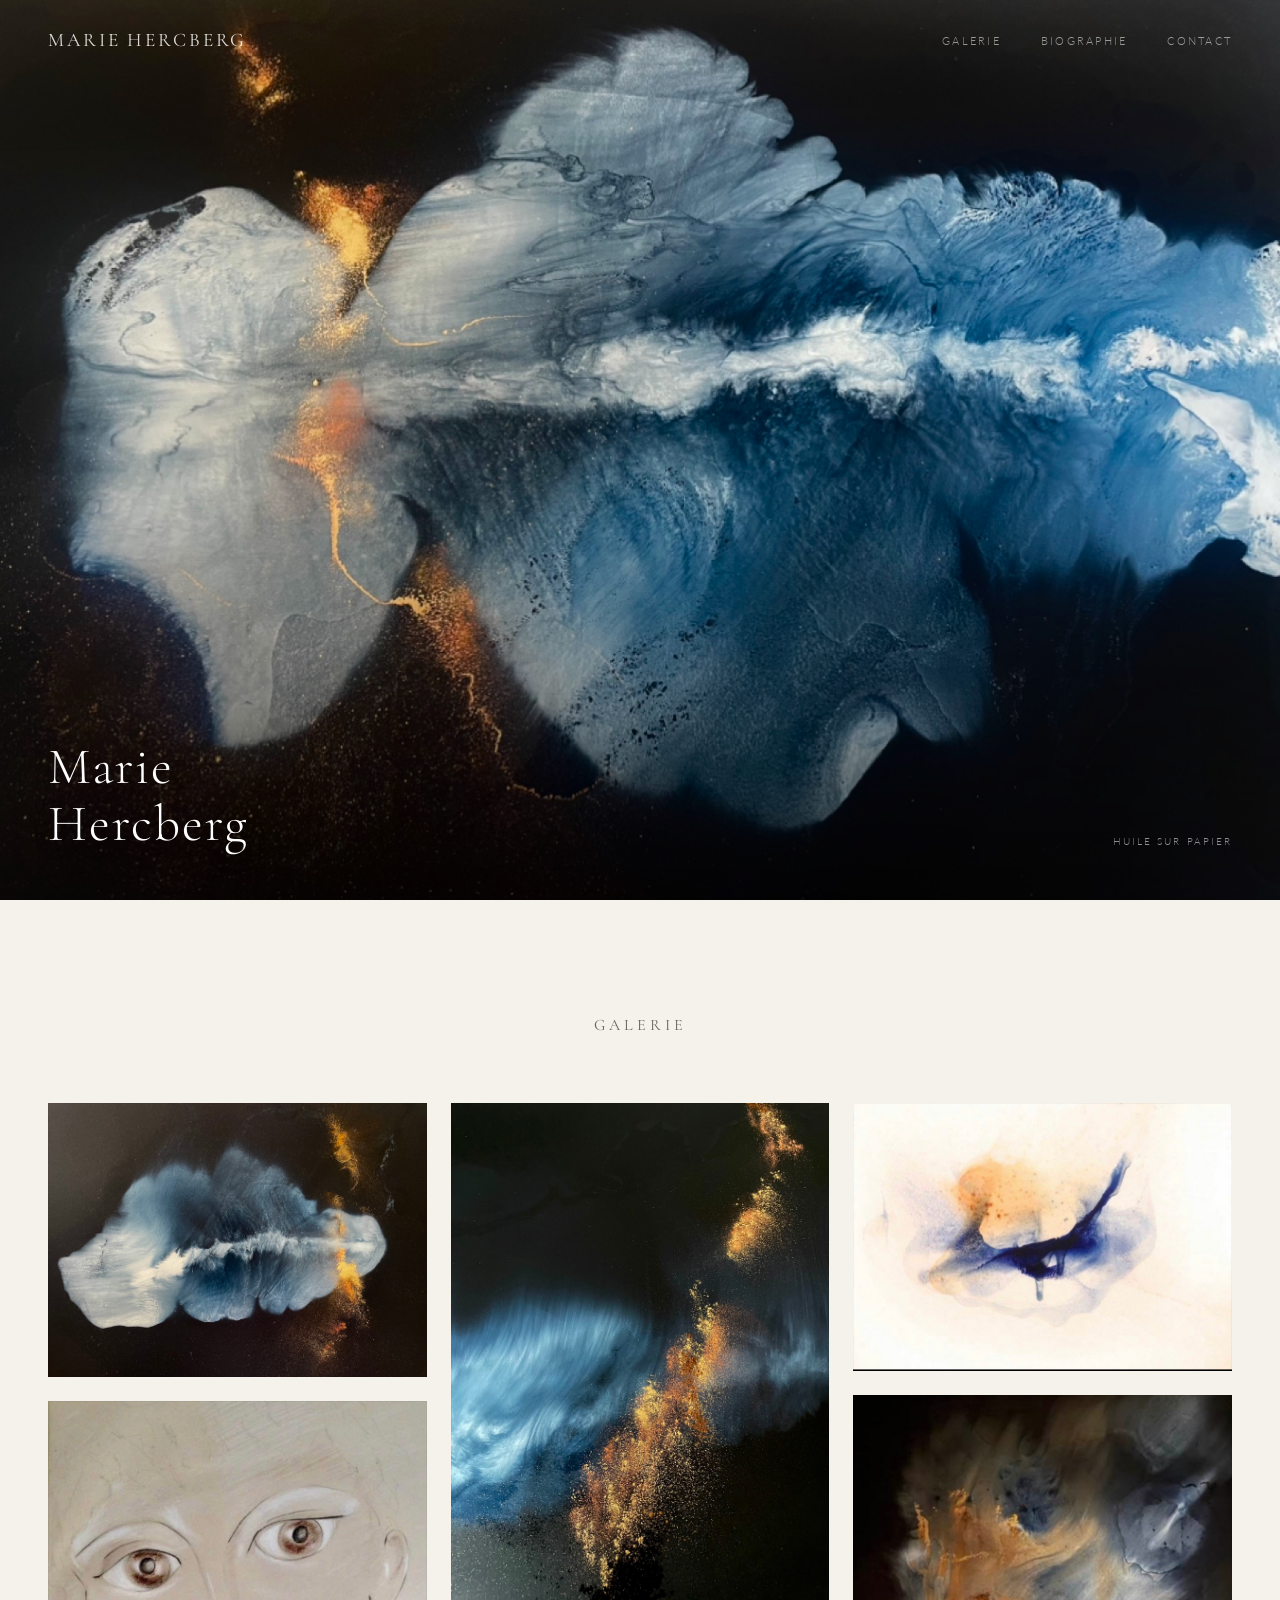
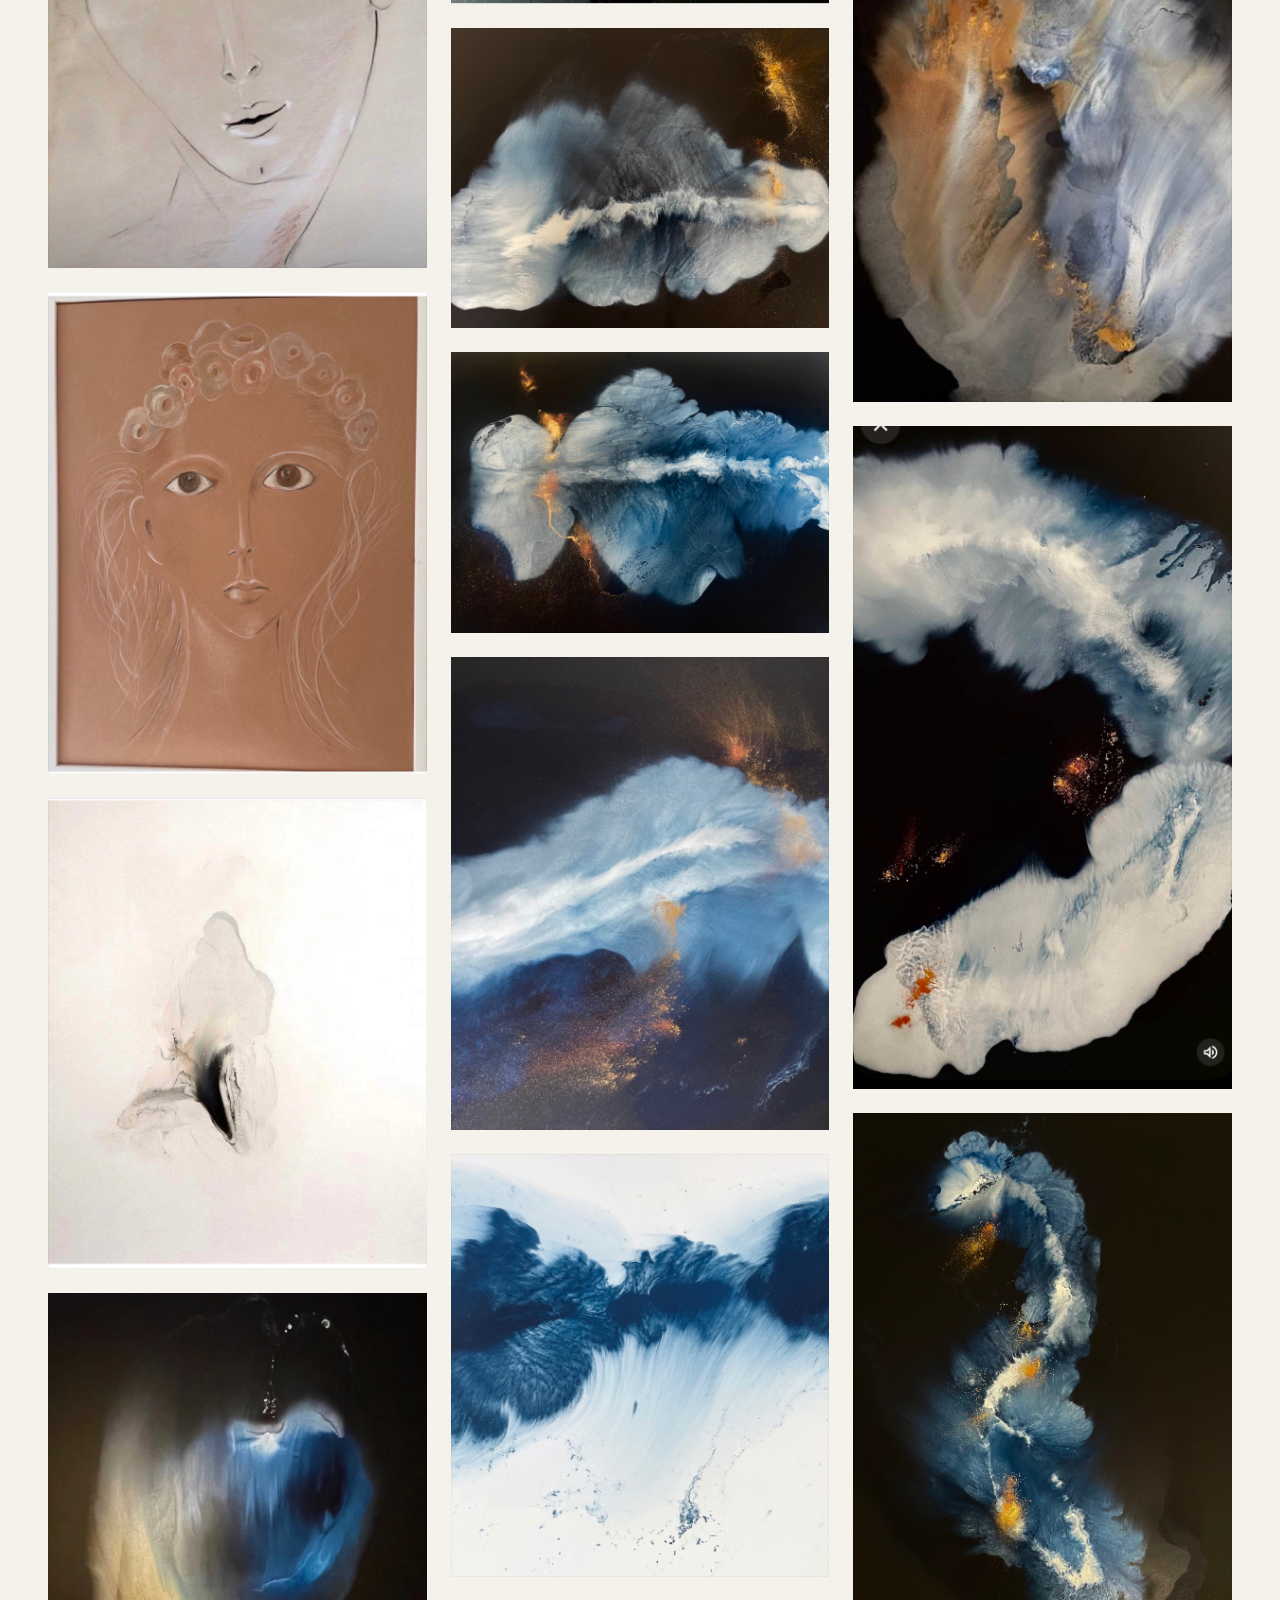
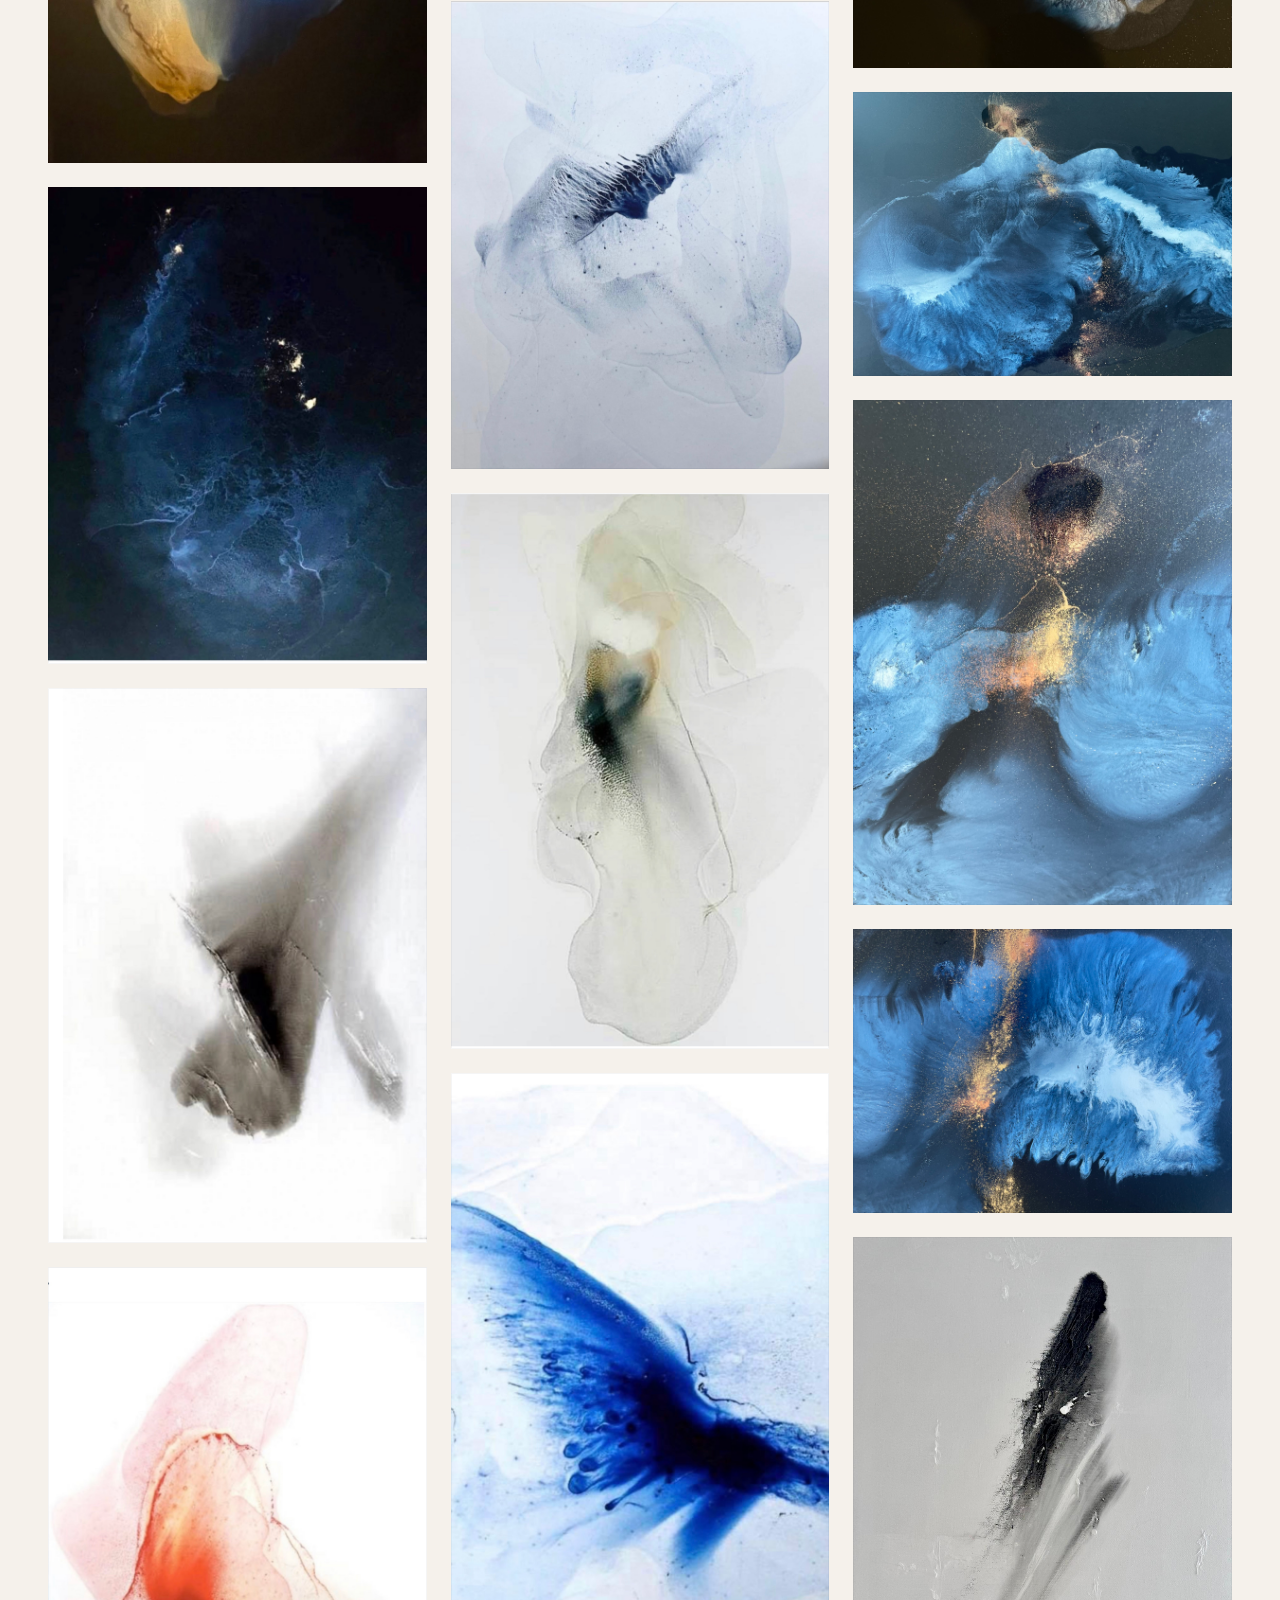
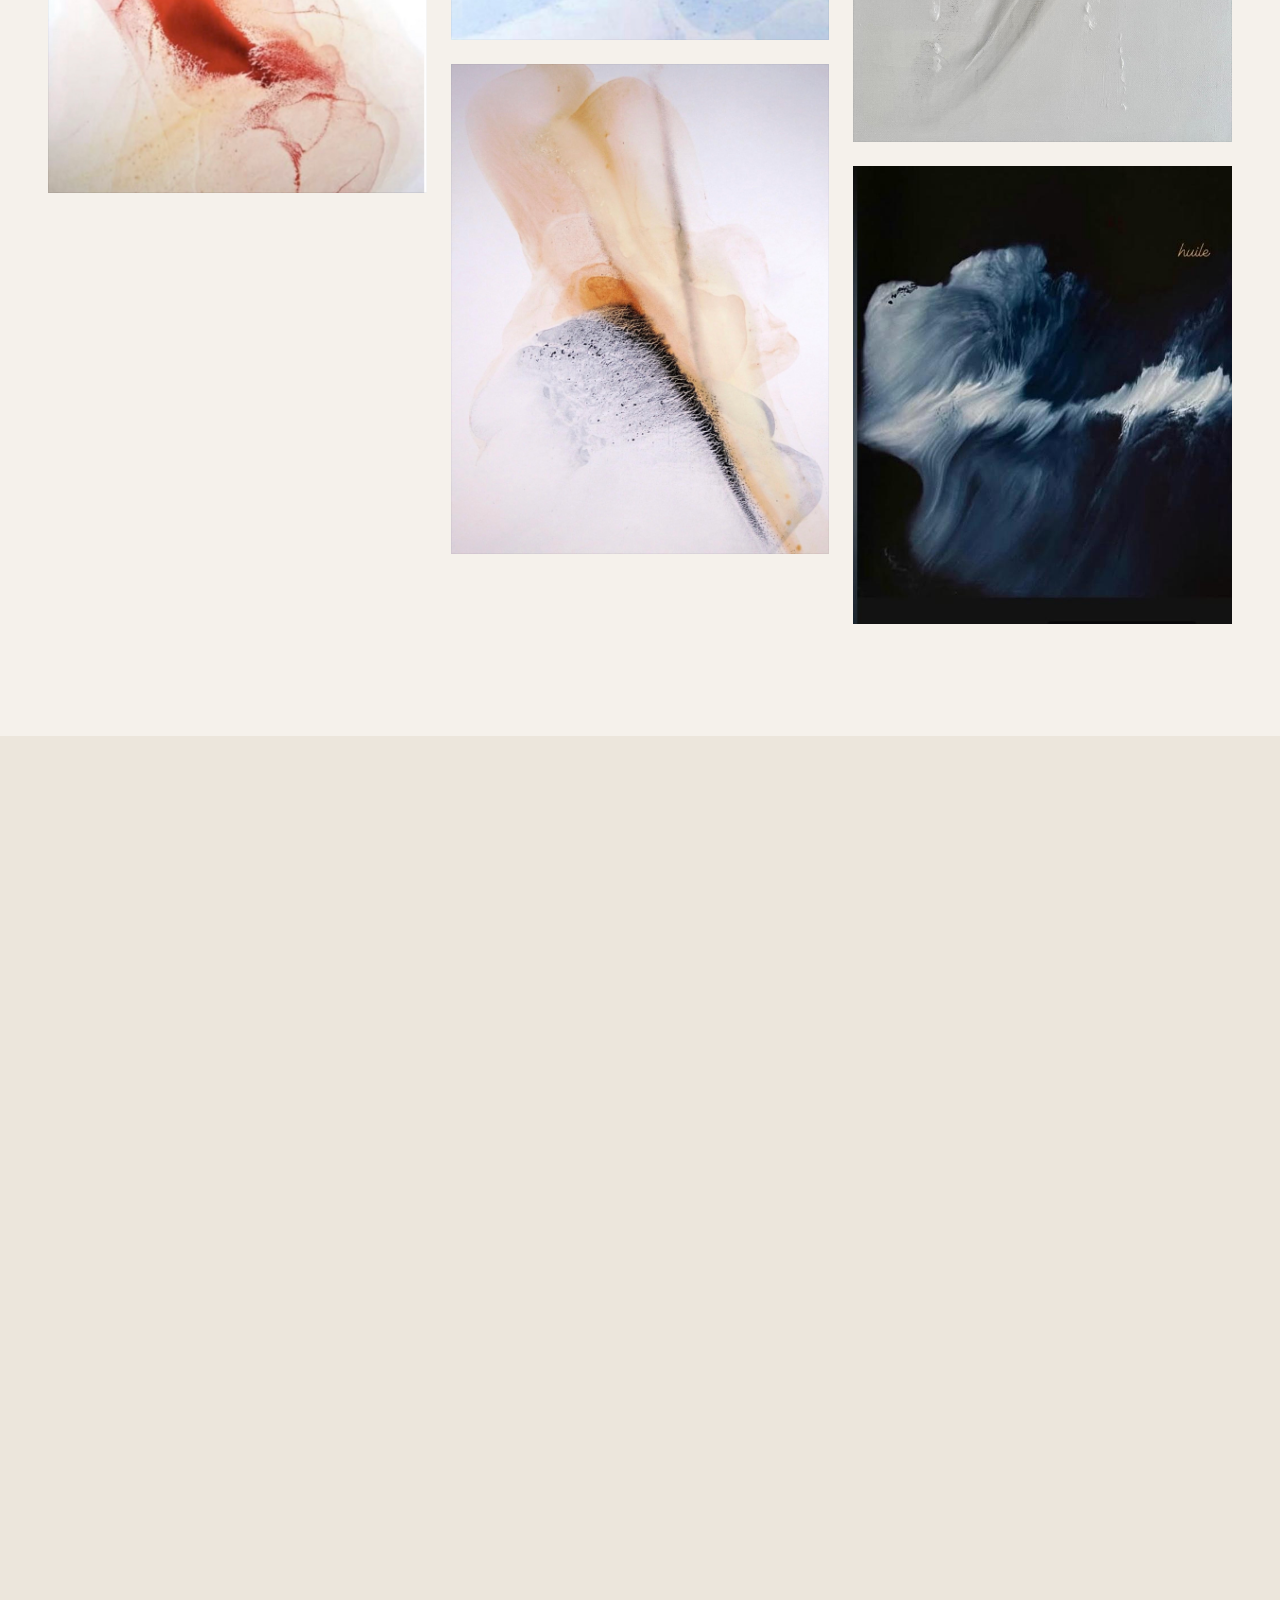
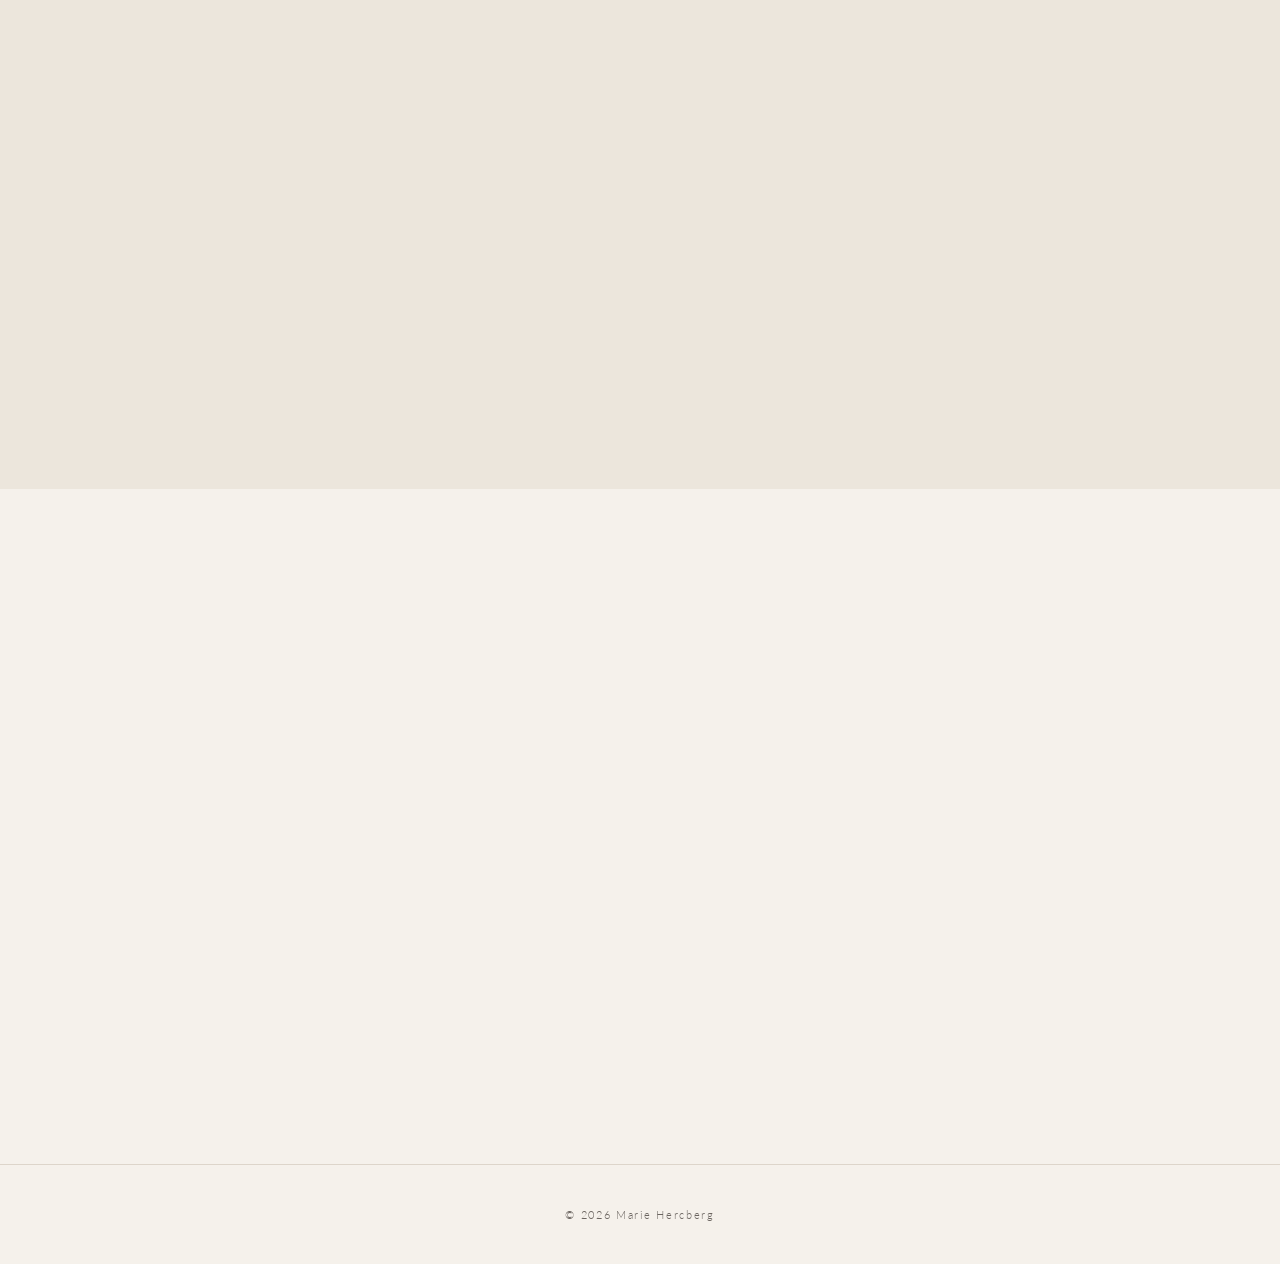
==== commit 67dc52b9: "Fix contact form: use absolute _next URL for FormSubmit FormSubmit requires _next to be an absolute " ====
--- a/index.html
+++ b/index.html
@@ -129,9 +129,9 @@
             <p class="contact-text">Pour toute demande de renseignements, commande ou exposition</p>
             <a href="mailto:mariehercberg92@gmail.com" class="contact-email">mariehercberg92@gmail.com</a>
             <form class="contact-form" action="https://formsubmit.co/mariehercberg92@gmail.com" method="POST">
-                <input type="hidden" name="_subject" value="Nouveau message depuis mariehercberg.com">
+                <input type="hidden" name="_subject" value="Nouveau message depuis mariehercberg-peintre.com">
                 <input type="hidden" name="_captcha" value="false">
-                <input type="hidden" name="_next" value="merci.html">
+                <input type="hidden" name="_next" value="https://mariehercberg-peintre.com/merci.html">
                 <input type="text" name="_honey" style="display:none">
                 <div class="form-row">
                     <input type="text" name="name" placeholder="Nom" required>
